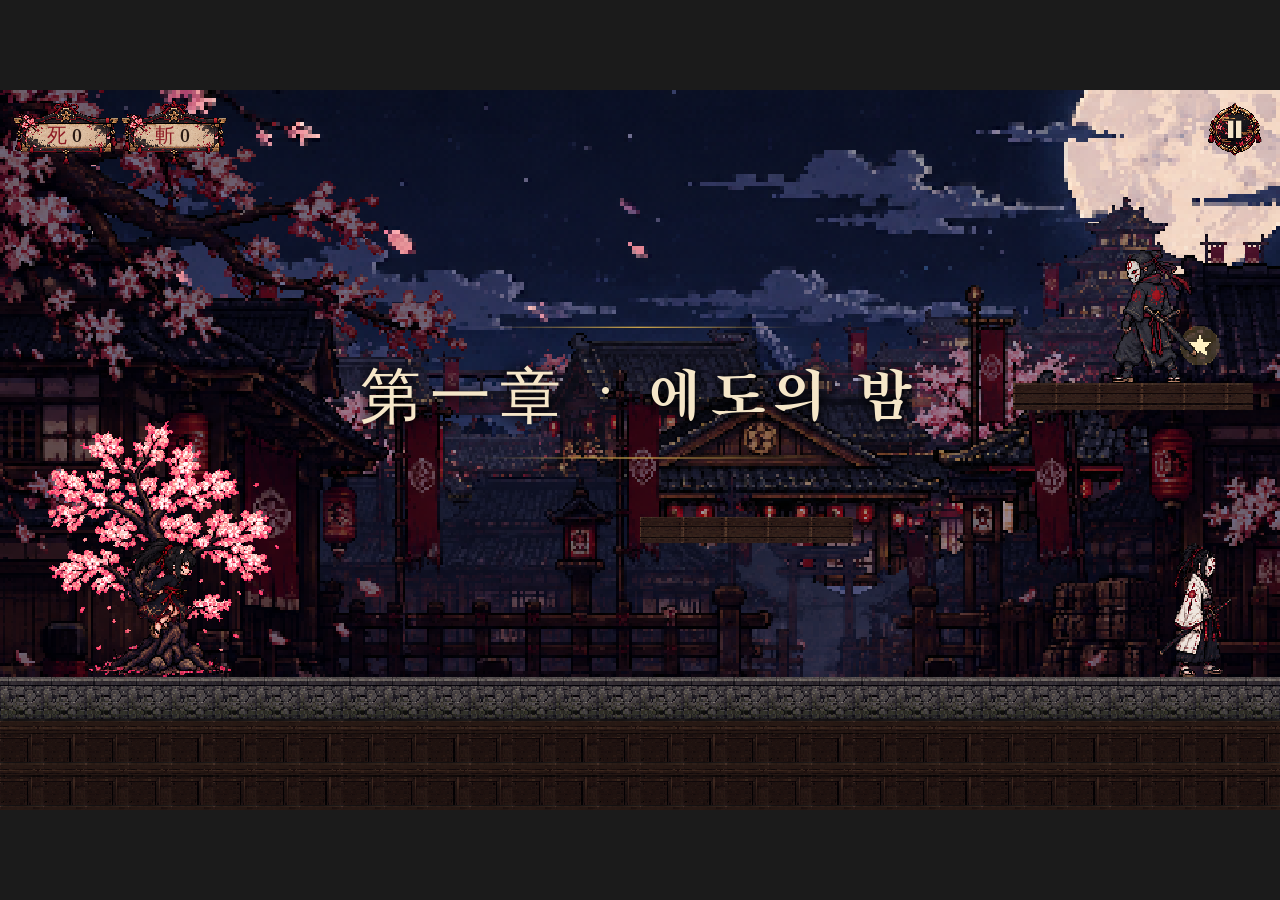
==== index.html @ ddb03d5d "프롤로그 CG 연출: 장 시작 때 미리 불러오기, 페이드·켄 번스, 오프닝 흐름 재구성 - js/cg-cache.js: 장 시작 로딩 화면에서 그 장의 CG·컷신 그림을 모두 불러" ====
<!doctype html>
<html lang="ko">
<head>
  <meta charset="utf-8">
  <meta name="viewport" content="width=device-width, initial-scale=1, maximum-scale=1, user-scalable=no, viewport-fit=cover">
  <meta name="apple-mobile-web-app-capable" content="yes">
  <meta name="mobile-web-app-capable" content="yes">
  <title>카미사마</title>
  <link rel="preconnect" href="https://fonts.googleapis.com">
  <link rel="preconnect" href="https://fonts.gstatic.com" crossorigin>
  <link rel="stylesheet" href="https://fonts.googleapis.com/css2?family=Gowun+Batang:wght@400;700&family=Nanum+Brush+Script&family=Song+Myung&display=swap">
  <link rel="stylesheet" href="style.css">
</head>
<body>
  <div id="game"></div>
  <!-- 글자 레이어: 대사·HUD 글자를 캔버스 위에 HTML 로 그린다 (js/ui.js) -->
  <div id="ui"></div>

  <!-- 터치 컨트롤 (터치 기기에서만 표시) -->
  <div id="touch-controls" aria-hidden="true">
    <div class="pad pad-left">
      <div class="btn" data-action="left">◀</div>
      <div class="btn" data-action="right">▶</div>
    </div>
    <div class="pad pad-skills">
      <div class="btn small skill" data-action="skill1">베기</div>
      <div class="btn small skill" data-action="skill2">발도</div>
    </div>
    <div class="pad pad-right">
      <div class="btn small" data-action="dash">대시</div>
      <div class="btn small" data-action="attack">공격</div>
      <div class="btn big" data-action="jump">점프</div>
    </div>
  </div>

  <script src="js/lib/phaser.min.js"></script>
  <script src="js/config.js"></script>
  <script src="js/touch.js"></script>
  <script src="js/controls.js"></script>
  <script src="js/level.js"></script>
  <script src="js/sprites.js"></script>
  <script src="js/skills.js"></script>
  <script src="js/tree.js"></script>
  <script src="js/portraits.js"></script>
  <script src="js/ui.js"></script>
  <script src="js/dialogue.js"></script>
  <script src="js/npc.js"></script>
  <script src="js/gameplay.js"></script>
  <script src="js/cg-cache.js"></script>
  <script src="js/story-player.js"></script>
  <script src="js/dev-menu.js"></script>
  <script src="js/pause-menu.js"></script>
  <script src="js/kanji-strokes.js"></script>
  <script src="js/player.js"></script>
  <script src="js/enemy.js"></script>
  <script src="js/boot-scene.js"></script>
  <script src="js/game-scene.js"></script>
  <script src="js/main.js"></script>
</body>
</html>
---- style.css ----
html, body {
  margin: 0;
  padding: 0;
  width: 100%;
  height: 100%;
  overflow: hidden;
  background: #1b1b1b;
  touch-action: none;
  -webkit-user-select: none;
  user-select: none;
  -webkit-touch-callout: none;
  -webkit-tap-highlight-color: transparent;
  overscroll-behavior: none;
}

#game {
  position: fixed;
  inset: 0;
}

#touch-controls {
  display: none;
  position: fixed;
  inset: 0;
  pointer-events: none;
  z-index: 10;
}

body.touch #touch-controls {
  display: block;
}

.pad {
  position: absolute;
  bottom: calc(24px + env(safe-area-inset-bottom));
  display: flex;
  align-items: flex-end;
  gap: 16px;
  pointer-events: auto;
}

.pad-left {
  left: calc(24px + env(safe-area-inset-left));
}

.pad-right {
  right: calc(24px + env(safe-area-inset-right));
}

.btn {
  width: 96px;
  height: 96px;
  border-radius: 50%;
  background: url(assets/ui/ui_medallion.png) center / 100% 100% no-repeat;
  color: #f5e6c8;
  font: 400 26px/96px 'Song Myung', serif;
  text-align: center;
  text-shadow: 0 0 4px #000, 0 1px 2px #000;
  touch-action: none;
  image-rendering: pixelated;
}

.btn.small {
  width: 76px;
  height: 76px;
  font-size: 15px;
  line-height: 76px;
  margin-bottom: 48px;
}

.btn.big {
  width: 112px;
  height: 112px;
  font-size: 20px;
  line-height: 112px;
}

.btn.active {
  background-image: url(assets/ui/ui_medallion_pressed.png);
  transform: scale(0.94);
}

/* 스킬 버튼: 공격/대시 버튼 위 줄 */
.pad-skills {
  right: calc(24px + 112px + 16px + env(safe-area-inset-right));
  bottom: calc(24px + 48px + 76px + 16px + env(safe-area-inset-bottom));
}

.pad-skills .btn.small {
  margin-bottom: 0;
}

.btn.skill {
  color: #ffc4d4;
}

.btn.skill.cooldown {
  opacity: 0.4;
}

/* 대화 중엔 버튼을 숨기고 화면 어디든 탭해서 넘긴다 */
body.in-dialogue #touch-controls .pad {
  visibility: hidden;
}

/* ───────── 글자 레이어 (#ui): 캔버스 위에 같은 크기로 겹침. 게임 좌표 960×540 ───────── */
:root {
  --navy: rgba(13, 17, 43, 0.9);
  --gold: #c9a24a;
  --gold-soft: rgba(201, 162, 74, 0.45);
  --vermilion: #a51d2d;
  --ink: #f3eee4;
  --sakura: #ff9eb8;
  /* 고딕체는 쓰지 않는다: 제목·숫자·한자 = Song Myung, 대사·작은 글 = Gowun Batang */
  --font-story: 'Gowun Batang', serif;
  --font-title: 'Song Myung', 'Gowun Batang', serif;
  --font-ui: 'Gowun Batang', serif;
  --sumi: rgba(14, 11, 16, 0.86);
  /* 붓으로 칠하듯 드러나는 마스크 (왼쪽 불투명 + 붓털 가장자리) */
  --brush-mask: url("data:image/svg+xml,%3Csvg xmlns='http://www.w3.org/2000/svg' viewBox='0 0 300 100' preserveAspectRatio='none'%3E%3Crect x='0' y='0' width='140' height='100'/%3E%3Crect x='139' y='0.0' width='13.8' height='4.6' rx='2.0'/%3E%3Crect x='139' y='4.0' width='9.8' height='6.0' rx='2.7'/%3E%3Crect x='139' y='9.4' width='25.0' height='5.5' rx='2.5'/%3E%3Crect x='139' y='14.3' width='32.4' height='3.4' rx='1.4'/%3E%3Crect x='139' y='17.1' width='28.5' height='3.3' rx='1.3'/%3E%3Crect x='139' y='19.7' width='10.7' height='3.4' rx='1.4'/%3E%3Crect x='139' y='22.5' width='49.0' height='5.0' rx='2.2'/%3E%3Crect x='139' y='27.0' width='17.6' height='3.7' rx='1.5'/%3E%3Crect x='139' y='30.0' width='55.3' height='5.9' rx='2.7'/%3E%3Crect x='139' y='35.3' width='26.6' height='5.7' rx='2.5'/%3E%3Crect x='139' y='40.4' width='8.4' height='7.5' rx='3.4'/%3E%3Crect x='139' y='47.3' width='21.1' height='7.0' rx='3.2'/%3E%3Crect x='139' y='53.7' width='12.1' height='3.7' rx='1.6'/%3E%3Crect x='139' y='56.8' width='48.4' height='4.5' rx='1.9'/%3E%3Crect x='139' y='60.7' width='36.2' height='3.9' rx='1.7'/%3E%3Crect x='139' y='64.0' width='25.4' height='6.0' rx='2.7'/%3E%3Crect x='139' y='69.4' width='9.3' height='5.6' rx='2.5'/%3E%3Crect x='139' y='74.4' width='16.7' height='3.4' rx='1.4'/%3E%3Crect x='139' y='77.1' width='28.2' height='6.2' rx='2.8'/%3E%3Crect x='139' y='82.7' width='36.4' height='4.5' rx='2.0'/%3E%3Crect x='139' y='86.6' width='21.6' height='5.1' rx='2.3'/%3E%3Crect x='139' y='91.2' width='42.3' height='6.7' rx='3.0'/%3E%3Crect x='139' y='97.2' width='35.9' height='4.2' rx='1.8'/%3E%3C/svg%3E");
}

#ui {
  position: fixed;
  left: 0;
  top: 0;
  transform-origin: 0 0;
  pointer-events: none;
  z-index: 5;
  overflow: hidden;
  font-family: var(--font-ui);
  color: var(--ink);
  -webkit-font-smoothing: antialiased;
}

#ui > div, #dialogue { position: absolute; }

.hud-tr, .float span {
  text-shadow: 0 0 2px #0b0a12, 0 0 2px #0b0a12, 0 1px 3px #0b0a12, 0 0 6px rgba(11, 10, 18, 0.8);
}

.hud-tr { right: 14px; top: 10px; text-align: right; z-index: 55; }
.hud-tr .debug { display: block; margin-top: 2px; font-size: 12px; color: #4ade80; }
/* 일시정지: 둥근 메달 + 두 줄 */
.pause-btn {
  pointer-events: auto; cursor: pointer; position: relative; width: 40px; height: 39px; padding: 0; border: 0;
  background: url(assets/ui/ui_medallion.png) center / 100% 100% no-repeat; image-rendering: pixelated;
}
.pause-btn:active { background-image: url(assets/ui/ui_medallion_pressed.png); }
.pause-btn i { position: absolute; top: 13px; width: 4px; height: 13px; background: #f5e6c8; box-shadow: 0 0 2px #000; }
.pause-btn i:first-child { left: 15px; }
.pause-btn i:last-child { left: 21px; }

/* 왼쪽 위: 나무 명패 카운터 (死 사망 · 斬 처치) */
.hud-counters { left: 10px; top: 8px; display: flex; gap: 2px; }
.hud-counters .plaque {
  position: relative; width: 79px; height: 48px; background: url(assets/ui/ui_plaque.png) center / 100% 100% no-repeat;
  image-rendering: pixelated; font-family: var(--font-title); color: #2a1a14; text-align: center;
}
/* 종이 칸(그림의 80~257 × 66~128px)에 글자 */
.hud-counters .plaque b, .hud-counters .plaque span { position: absolute; top: 17px; line-height: 18px; font-size: 15px; font-weight: 400; }
.hud-counters .plaque b { left: 25px; color: #8e1b24; }
.hud-counters .plaque span { left: 44px; min-width: 20px; text-align: left; }

.boss { left: 50%; top: 12px; width: 380px; transform: translateX(-50%); text-align: center; }
.boss-name { font-family: var(--font-title); font-weight: 400; font-size: 17px; color: #f5e6c8; text-shadow: 0 0 3px #000, 0 1px 3px #000; margin-bottom: 4px; }
.boss-bar { height: 10px; border: 1px solid var(--gold); background: #1a1420; }
.boss-fill { height: 100%; background: linear-gradient(#e43b3b, #a51d2d); transition: width 0.15s; }


.floats { left: 0; top: 0; }
.float { position: absolute; left: 0; top: 0; }
.float span { display: block; transform: translate(-50%, -50%); font-family: var(--font-title); font-weight: 400; white-space: nowrap; animation: float-rise linear forwards; }
.float.pop span { font-family: var(--font-story); animation-name: float-pop; }
@keyframes float-rise {
  from { transform: translate(-50%, -50%); opacity: 1; }
  70% { opacity: 1; }
  to { transform: translate(-50%, -150%); opacity: 0; }
}
@keyframes float-pop {
  0% { transform: translate(-50%, -30%) scale(0.6); opacity: 0; }
  20% { transform: translate(-50%, -80%) scale(1.1); opacity: 1; }
  30% { transform: translate(-50%, -80%) scale(1); }
  75% { opacity: 1; }
  100% { transform: translate(-50%, -100%) scale(1); opacity: 0; }
}

.stage-title { left: 0; right: 0; top: 150px; text-align: center; opacity: 0; }
.stage-title.show { animation: title-in 2.1s ease forwards; }
.stage-title .t1 { font-family: var(--font-title); font-weight: 400; font-size: 42px; letter-spacing: 0.08em; text-shadow: 0 0 4px #000, 0 2px 8px #000; }
.stage-title .t2 { margin-top: 4px; font-family: var(--font-story); font-size: 22px; color: var(--sakura); text-shadow: 0 0 4px #000, 0 2px 6px #000; }
@keyframes title-in { 0% { opacity: 0; transform: translateY(8px); } 15%, 80% { opacity: 1; transform: none; } 100% { opacity: 0; } }


/* ───────── 대화창 ───────── */
#dialogue { inset: 0; display: none; opacity: 0; transition: opacity 0.12s ease; }
#dialogue.open { display: block; }
#dialogue.show { opacity: 1; }

/* 틀: ui_dialogue_frame 9-slice (dialogue.js 가 UI.nine 으로 입힘). 안쪽 여백은 틀 두께 뒤에 */
.dlg-panel {
  position: absolute; left: 28px; right: 28px; bottom: 10px; height: 146px; box-sizing: border-box;
  padding: 8px 26px 4px; image-rendering: pixelated;
  filter: drop-shadow(0 6px 14px rgba(0, 0, 0, 0.55));
}
/* 이름표: ui_nameplate 9-slice. 글자는 붉은 판 위 */
.dlg-name {
  position: absolute; left: 42px; bottom: 136px; height: 26px; min-width: 70px; box-sizing: content-box;
  line-height: 26px; text-align: center; image-rendering: pixelated;
  font-family: var(--font-title); font-weight: 400; font-size: 19px; letter-spacing: 0.08em; color: #fdf0dc;
  text-shadow: 0 1px 2px #2a0008, 0 0 4px rgba(42, 0, 8, 0.8);
}
.dlg-hint { position: absolute; right: 6px; top: -2px; font-size: 11px; color: rgba(243, 238, 228, 0.45); }

/* 등장: 붓으로 칠하듯 왼쪽 → 오른쪽 (붓결이 남는 가장자리 마스크가 지나간다) */
#dialogue.show .dlg-panel, #dialogue.show .dlg-name {
  -webkit-mask-image: var(--brush-mask); mask-image: var(--brush-mask);
  -webkit-mask-size: 300% 100%; mask-size: 300% 100%;
  -webkit-mask-repeat: no-repeat; mask-repeat: no-repeat;
  animation: brush-reveal 0.55s cubic-bezier(0.3, 0.6, 0.35, 1) both;
}
#dialogue.show .dlg-name { animation-duration: 0.4s; }
@keyframes brush-reveal {
  from { -webkit-mask-position: 100% 0; mask-position: 100% 0; }
  to { -webkit-mask-position: 0 0; mask-position: 0 0; }
}
.dlg-text { font-family: var(--font-story); font-size: 22px; line-height: 1.6; color: var(--ink); word-break: keep-all; }
.dlg-text .h { visibility: hidden; }
#dialogue.narration .dlg-text { font-style: italic; color: #cfc8da; text-align: center; padding-top: 6px; }
.dlg-next { position: absolute; right: 4px; bottom: 0; color: var(--gold); font-size: 15px; opacity: 0; }
.dlg-next.on { animation: dlg-blink 0.9s steps(2, jump-none) infinite; }
@keyframes dlg-blink { 0% { opacity: 1; } 100% { opacity: 0; } }

/* 초상화: 패널 위로 크게 튀어나옴. 아래쪽은 패널 뒤로 숨는다 */
.dlg-portrait {
  position: absolute; bottom: 124px; display: none;
  background-repeat: no-repeat; image-rendering: pixelated;
  filter: brightness(0.35) saturate(0.5); transition: filter 0.2s ease;
}
.dlg-portrait.filled { display: block; }
.dlg-portrait.left { left: 58px; }
.dlg-portrait.right { right: 58px; }
.dlg-portrait.speaking { filter: brightness(1) drop-shadow(0 0 10px rgba(255, 158, 184, 0.35)); }
.dlg-portrait.left.enter { animation: portrait-in-left 0.22s ease-out; }
.dlg-portrait.right.enter { animation: portrait-in-right 0.22s ease-out; }
@keyframes portrait-in-left { from { transform: translateX(-36px); opacity: 0; } }
@keyframes portrait-in-right { from { transform: translateX(36px); opacity: 0; } }
/* 도트 그림이 아직 없는 인물의 임시 초상화: 금색 액자 */
.dlg-portrait.boxed { bottom: 150px; border: 2px solid var(--gold); box-shadow: 0 0 0 4px var(--navy), 0 6px 16px rgba(0, 0, 0, 0.5); }

/* ───────── 컷신 연출 (js/story-player.js) ───────── */
#ui .fx-fade { inset: 0; background: #000; opacity: 0; transition-property: opacity; transition-timing-function: ease; z-index: 20; }
#ui .fx-lb { left: 0; right: 0; height: 0; background: #000; z-index: 21; transition: height 0.45s ease; }
#ui .fx-lb.top { top: 0; }
#ui .fx-lb.bottom { bottom: 0; }
#ui .fx-lb.on { height: 58px; }
#ui.cinema .hud-tr, #ui.cinema .boss, #ui.cinema .hud-skills, #ui.cinema .hud-counters, #ui.cinema .ctx-hints { opacity: 0; transition: opacity 0.3s; }
body.in-dialogue #ui .hud-skills, body.in-dialogue #ui .ctx-hints { opacity: 0; }
#dialogue { z-index: 35; }

/* 붓 글씨: 글자마다 번지며 써짐 */
.fx-caption span, .fx-title span, .fx-bossname span { display: inline-block; white-space: pre; animation: brush-in 0.5s ease-out both; }
@keyframes brush-in {
  0% { opacity: 0; filter: blur(6px); transform: translateY(3px) scale(1.15); clip-path: inset(0 100% 0 0); }
  60% { opacity: 1; filter: blur(1px); clip-path: inset(0 0 0 0); }
  100% { opacity: 1; filter: none; transform: none; clip-path: inset(0 0 0 0); }
}

#ui .fx-caption {
  left: 60px; right: 60px; top: 50%; transform: translateY(-50%); text-align: center; z-index: 30;
  font-family: var(--font-story); font-size: 30px; line-height: 1.6; color: #f5f0e6; letter-spacing: 0.04em;
  text-shadow: 0 0 6px #000, 0 2px 10px #000; opacity: 0; transition: opacity 0.35s;
}
#ui .fx-caption.show { opacity: 1; }

#ui .fx-title {
  left: 0; right: 0; top: 42%; transform: translateY(-50%); text-align: center; z-index: 30;
  font-family: var(--font-title); font-weight: 400; font-size: 46px; letter-spacing: 0.14em; color: #f5e6c8;
  text-shadow: 0 0 8px #000, 0 3px 14px #000; opacity: 0; transition: opacity 0.4s;
}
#ui .fx-title::before, #ui .fx-title::after { content: ''; display: block; width: 240px; height: 1px; margin: 14px auto; background: linear-gradient(90deg, transparent, var(--gold), transparent); }
#ui .fx-title.show { opacity: 1; }
#ui .fx-title.red { color: #e43b3b; }
/* 게임 타이틀: 로고 문양 위에 붓글씨 제목 */
#ui .fx-title.logo { top: 50%; font-size: 0; letter-spacing: 0; }
#ui .fx-title.logo::before, #ui .fx-title.logo::after { display: none; }
.fx-title .logo-emblem {
  display: block; margin: 0 auto; height: 360px; image-rendering: pixelated; opacity: 0;
  filter: drop-shadow(0 0 18px rgba(0, 0, 0, 0.8)); animation: logo-emblem-in 1.4s ease-out forwards;
}
@keyframes logo-emblem-in { from { opacity: 0; transform: scale(0.92); } to { opacity: 0.92; transform: none; } }
.fx-title .logo-text {
  position: absolute; left: 0; right: 0; top: 50%; transform: translateY(-50%);
  font-family: 'Nanum Brush Script', var(--font-title); font-size: 118px; line-height: 1; letter-spacing: 0.04em;
  color: #f7efe2; text-shadow: 0 0 3px #1a0a0e, 4px 5px 0 #8e1b24, 0 0 26px rgba(0, 0, 0, 0.9);
}
.fx-title .logo-text span { animation-duration: 0.7s; }

#ui .fx-bossname {
  left: 0; right: 0; top: 38%; text-align: center; z-index: 30;
  font-family: var(--font-title); font-weight: 400; font-size: 52px; letter-spacing: 0.1em; color: #fff;
  text-shadow: 0 0 6px #000, 4px 4px 0 rgba(165, 29, 45, 0.85); opacity: 0; transition: opacity 0.4s;
}
#ui .fx-bossname.show { opacity: 1; }

#ui .fx-item {
  left: 50%; top: 36%; transform: translate(-50%, -50%) scale(0.9); z-index: 30; padding: 18px 40px; text-align: center;
  background: var(--navy); border: 1px solid var(--gold); box-shadow: 0 0 30px rgba(255, 210, 140, 0.45), inset 0 0 0 4px var(--navy), inset 0 0 0 5px var(--gold-soft);
  font-family: var(--font-story); opacity: 0; pointer-events: none;
}
#ui .fx-item small { display: block; font-family: var(--font-ui); font-size: 12px; letter-spacing: 0.3em; color: var(--gold); }
#ui .fx-item b { display: block; margin-top: 4px; font-family: var(--font-title); font-weight: 400; font-size: 24px; color: #f5e6c8; }
#ui .fx-item.show { animation: item-in 2.2s ease forwards; }
@keyframes item-in { 0% { opacity: 0; transform: translate(-50%, -50%) scale(0.85); } 15%, 80% { opacity: 1; transform: translate(-50%, -50%) scale(1); } 100% { opacity: 0; transform: translate(-50%, -50%) scale(1); } }

/* CG: 검은 바탕에서 0.8초 페이드인, 떠 있는 동안 아주 느리게 확대(zoom) 또는 옆으로 흐름(pan) */
#ui .fx-cg { inset: 0; z-index: 22; background: #000; display: flex; align-items: center; justify-content: center; opacity: 0; transition: opacity 0.8s ease; overflow: hidden; }
#ui .fx-cg.show { opacity: 1; }
.fx-cg img { position: absolute; inset: 0; width: 100%; height: 100%; object-fit: cover; image-rendering: pixelated; transform-origin: 50% 45%; }
.fx-cg.show img.motion-zoom { animation: cg-zoom 14s linear forwards; }
.fx-cg.show img.motion-pan { animation: cg-pan 14s ease-in-out forwards; }
@keyframes cg-zoom { from { transform: scale(1); } to { transform: scale(1.05); } }
@keyframes cg-pan { from { transform: scale(1.12) translateX(4%); } to { transform: scale(1.12) translateX(-4%); } }

/* 장 시작 로딩 화면 */
#ui .loading { inset: 0; z-index: 95; background: #000; display: none; align-items: flex-end; justify-content: flex-end; padding: 0 28px 22px 0; box-sizing: border-box;
  font-family: var(--font-title); font-size: 18px; color: #cfc6b4; letter-spacing: 0.2em; }
#ui .loading.show { display: flex; }
#ui .loading span { animation: dlg-blink 1.2s steps(2, jump-none) infinite; }
.fx-cg-ph { text-align: center; font-family: var(--font-story); color: #fff; padding: 40px 80px 160px; }
.fx-cg-ph b { display: block; font-family: var(--font-title); font-weight: 400; font-size: 40px; letter-spacing: 0.12em; }
.fx-cg-ph span { display: block; margin-top: 14px; font-size: 22px; line-height: 1.6; word-break: keep-all; }
.fx-cg-ph small { display: block; margin-top: 18px; font-family: var(--font-ui); font-size: 12px; color: #888; }
.dev-only { display: none !important; }
body.dev-mode .dev-only { display: block !important; }

/* 길게 눌러 건너뛰기 게이지 */
#ui .fx-skip { left: 50%; top: 16px; transform: translateX(-50%); z-index: 60; display: flex; align-items: center; gap: 6px; font-size: 13px; color: #f3eee4; opacity: 0; transition: opacity 0.15s; text-shadow: 0 0 4px #000; }
#ui .fx-skip.show { opacity: 1; }
.fx-skip svg { width: 26px; height: 26px; transform: rotate(-90deg); }
.fx-skip circle { fill: none; stroke-width: 4; }
.fx-skip .bg { stroke: rgba(255, 255, 255, 0.25); }
.fx-skip .fg { stroke: var(--sakura); stroke-dasharray: 100; stroke-dashoffset: calc(100 - var(--p, 0) * 100); }

#ui .fx-choice { left: 0; right: 0; top: 44%; display: flex; justify-content: center; gap: 70px; z-index: 40; opacity: 0; transition: opacity 0.4s; }
#ui .fx-choice.show { opacity: 1; pointer-events: auto; }
.fx-choice button {
  font-family: var(--font-title); font-weight: 400; font-size: 38px; letter-spacing: 0.1em; color: rgba(245, 240, 230, 0.55);
  background: none; border: none; padding: 8px 18px; cursor: pointer; text-shadow: 0 0 8px #000; transition: color 0.15s, transform 0.15s;
}
.fx-choice button.sel { color: #fff; transform: scale(1.12); text-shadow: 0 0 8px #000, 0 0 18px rgba(255, 158, 184, 0.8); }

#ui .fx-voice {
  left: 80px; right: 80px; top: 120px; text-align: center; z-index: 30; font-family: var(--font-story); font-size: 24px;
  text-shadow: 0 0 6px #000, 0 2px 8px #000; opacity: 0; transition: opacity 0.5s;
}
#ui .fx-voice.show { opacity: 1; }

#ui .fx-audio { right: 14px; top: 64px; z-index: 50; text-align: right; font-size: 12px; color: rgba(255, 255, 255, 0.6); }
#ui .fx-audio div { margin-top: 3px; animation: float-pop 2.2s linear forwards; }
#ui .fx-notes { left: 10px; top: 64px; width: 360px; z-index: 50; font-size: 11px; line-height: 1.45; color: #fde68a; text-shadow: 0 0 3px #000, 0 0 3px #000; display: none; opacity: 0.85; }
#ui .fx-audio { display: none; }
body.dev-mode #ui .fx-notes, body.dev-mode #ui .fx-audio { display: block; }

/* 목소리 글자: 하루 = 분홍, 하쿠야 = 금색으로 떨림 */
.voice-pink { color: #ffaac4 !important; }
.voice-goldTremble { color: #ffd166 !important; }
.voice-goldTremble span, .fx-voice.voice-goldTremble { animation: tremble 0.6s steps(3) infinite; }
.voice-goldTremble span { display: inline-block; white-space: pre; }
@keyframes tremble { 0% { transform: translate(0, 0); } 33% { transform: translate(0.6px, -0.5px); } 66% { transform: translate(-0.5px, 0.6px); } }
.dlg-text.voice { text-align: center; padding-top: 4px; }
.dlg-text.think { color: #a9a3b4; font-style: italic; }
.dlg-portrait.thinking { opacity: 0.5; }
#dialogue.controllable .dlg-panel { opacity: 0.92; }

/* 말풍선 (타누키치 한마디) */
.float.bubble .bubble-box {
  transform: translate(-50%, -100%); margin-top: -8px; max-width: 260px; width: max-content; padding: 7px 12px;
  background: rgba(245, 240, 228, 0.96); color: #2a2230; border: 1px solid var(--gold); border-radius: 10px;
  font-family: var(--font-story); font-size: 15px; line-height: 1.45; box-shadow: 0 3px 10px rgba(0, 0, 0, 0.45);
  animation: bubble-in 3s ease forwards; position: relative;
}
.float.bubble .bubble-box::after { content: ''; position: absolute; left: 50%; bottom: -7px; margin-left: -6px; border: 6px solid transparent; border-top-color: rgba(245, 240, 228, 0.96); border-bottom: 0; }
.float.bubble i { display: block; font-style: normal; font-family: var(--font-title); font-size: 12px; font-weight: 400; color: #a5582d; }
@keyframes bubble-in { 0% { opacity: 0; transform: translate(-50%, -90%) scale(0.85); } 8%, 88% { opacity: 1; transform: translate(-50%, -100%) scale(1); } 100% { opacity: 0; transform: translate(-50%, -100%); } }

/* ───────── 개발 메뉴 (F1, js/dev-menu.js) ───────── */
#dev-menu { position: fixed; inset: 0; z-index: 1000; display: none; background: rgba(0, 0, 0, 0.55); font-family: var(--font-ui); color: #e8e4ee; }
#dev-menu.show { display: flex; align-items: center; justify-content: center; }
.dm-box { width: min(720px, calc(100vw - 32px)); height: min(640px, calc(100vh - 32px)); display: flex; flex-direction: column; gap: 10px; padding: 16px; box-sizing: border-box; background: #141831; border: 1px solid var(--gold); border-radius: 6px; box-shadow: 0 10px 40px #000; }
.dm-head { display: flex; justify-content: space-between; align-items: baseline; }
.dm-head b { font-size: 18px; color: #f5e6c8; }
.dm-head span { font-size: 12px; color: #8a8496; }
.dm-opts { display: flex; flex-wrap: wrap; gap: 8px 18px; align-items: center; font-size: 13px; }
.dm-opts input[type=number] { width: 52px; }
.dm-opts button { margin-left: auto; font: inherit; font-size: 12px; padding: 3px 10px; background: #2a2f55; color: inherit; border: 1px solid #4a5080; border-radius: 4px; cursor: pointer; }
.dm-search { font: inherit; font-size: 15px; padding: 8px 10px; background: #0d112b; color: #fff; border: 1px solid #4a5080; border-radius: 4px; outline: none; }
.dm-search:focus { border-color: var(--gold); }
.dm-list { flex: 1; overflow-y: auto; border-top: 1px solid #2a2f55; }
.dm-ch { position: sticky; top: 0; padding: 6px 4px 3px; background: #141831; color: var(--gold); font-size: 12px; letter-spacing: 0.1em; }
.dm-row { padding: 6px 8px; border-radius: 4px; cursor: pointer; font-size: 14px; }
.dm-row:hover { background: #20254a; }
.dm-row.sel { background: #3a2140; outline: 1px solid var(--sakura); }
.dm-row b { display: inline-block; min-width: 56px; color: #fff; }
.dm-row.played b::after { content: ' ✓'; color: #7fbf7f; font-weight: normal; font-size: 11px; }
.dm-place { color: #bdb6cc; margin-right: 8px; }
.dm-row i { font-style: normal; font-size: 11px; padding: 1px 6px; margin-right: 4px; border-radius: 3px; background: #2a2f55; color: #cfd3ff; }
.dm-row small { display: block; margin-top: 2px; color: #8a8496; font-size: 12px; white-space: nowrap; overflow: hidden; text-overflow: ellipsis; }
.dm-empty { padding: 20px; color: #8a8496; text-align: center; }

/* 튜토리얼 안내, 인물 이름표 */
#ui .fx-prompt {
  left: 50%; top: 70px; transform: translate(-50%, -6px); z-index: 45; max-width: 760px; padding: 9px 22px;
  background: rgba(13, 17, 43, 0.82); border: 1px solid var(--gold); border-radius: 4px;
  font-family: var(--font-story); font-size: 19px; color: #f5e6c8; text-align: center; white-space: nowrap;
  opacity: 0; transition: opacity 0.25s, transform 0.25s;
}
#ui .fx-prompt.show { opacity: 1; transform: translate(-50%, 0); }
.float.npc-tag span { animation: none; font-weight: 500; display: block; transform: translate(-50%, -100%); font-size: 12px; color: #f3eee4; white-space: nowrap; text-shadow: 0 0 3px #000, 0 0 3px #000; opacity: 0.85; }

/* ───────── 왼쪽 아래: 스킬 칸 2개 + 칼집 게이지 (게임 화면 위에 겹침) ───────── */
.hud-skills { left: 10px; bottom: 8px; width: 430px; height: 90px; }
.hud-skills .sk { position: absolute; bottom: 16px; image-rendering: pixelated; transition: opacity 0.3s; }
.hud-skills .sk[data-skill="slash"] { left: 0; }
.hud-skills .sk[data-skill="iaido"] { left: 74px; }
.hud-skills .sk.locked, .hud-skills .scabbard.locked { opacity: 0; visibility: hidden; }
.sk-icon, .sk-ink, .sk-frame { position: absolute; }
/* 아이콘: assets/sprites/ui_icons.png 의 0번(대쉬베기)·1번(발도) 칸 */
.sk-icon { background: url(assets/sprites/ui_icons.png) 0 0 / 400% 100% no-repeat; image-rendering: pixelated; }
/* 먹물: 쿨타임 동안 아이콘을 덮고 위에서부터 빠진다 (--f = 남은 비율) */
.sk-ink {
  --f: 0; background: linear-gradient(to bottom, rgba(14, 11, 16, 0.55), var(--sumi) 30%);
  clip-path: inset(calc((1 - var(--f)) * 100%) 0 0 0);
}
.sk-frame { inset: 0; background: center / 100% 100% no-repeat; }
.sk-key {
  position: absolute; left: 0; right: 0; bottom: -17px; text-align: center;
  font-family: var(--font-title); font-weight: 400; font-size: 14px; color: #f5e6c8;
  text-shadow: 0 0 3px #000, 0 1px 2px #000;
}
.sk.active .sk-frame { filter: drop-shadow(0 0 5px rgba(255, 158, 184, 0.95)); }
.sk.ready .sk-icon { animation: sk-ready 0.35s ease-out; }
@keyframes sk-ready { 0% { filter: brightness(2.2); } 100% { filter: none; } }

/* 칼집 게이지: 스킬 칸 오른쪽, 땅 띠 위 (캐릭터를 가리지 않게) */
.scabbard { position: absolute; left: 156px; bottom: 26px; background: center / 100% 100% no-repeat; image-rendering: pixelated; transition: opacity 0.3s; }
.scabbard .sock { position: absolute; display: block; }
/* 꽃: ui_icons 3번 칸(활짝 핀 벚꽃) */
.scabbard .sock span {
  position: absolute; inset: -3px; background: url(assets/sprites/ui_icons.png) 100% 0 / 400% 100% no-repeat;
  image-rendering: pixelated; opacity: 0; transform: scale(0) rotate(-120deg);
}
.scabbard .sock.on span { animation: sakura-bloom 0.42s cubic-bezier(0.2, 1.6, 0.5, 1) forwards; }
.scabbard .sock.scatter span { animation: sakura-scatter 0.5s ease-in forwards; }
@keyframes sakura-bloom {
  0% { opacity: 0; transform: scale(0) rotate(-120deg); filter: brightness(2); }
  60% { opacity: 1; transform: scale(1.35) rotate(10deg); }
  100% { opacity: 1; transform: scale(1) rotate(0); filter: none; }
}
@keyframes sakura-scatter {
  0% { opacity: 1; transform: scale(1); }
  100% { opacity: 0; transform: translate(10px, -22px) scale(0.4) rotate(160deg); }
}

/* ───────── 1-1 조작 안내: 그 자리에 작게 ───────── */
.ctx-hints { left: 0; top: 0; }
.float.ctx-hint span {
  display: block; transform: translate(-50%, -100%); white-space: nowrap; animation: ctx-in 0.35s ease-out both;
  font-family: var(--font-ui); font-size: 13px; color: #f3eee4; text-shadow: 0 0 3px #000, 0 0 3px #000, 0 1px 2px #000;
}
.float.ctx-hint.out span { animation: ctx-out 0.35s ease-in forwards; }
.float.ctx-hint kbd {
  display: inline-block; min-width: 14px; margin-right: 5px; padding: 1px 5px; border: 1px solid var(--gold);
  border-radius: 3px; background: rgba(14, 11, 16, 0.8); font-family: var(--font-title); font-size: 13px; color: #f5e6c8; text-align: center;
}
@keyframes ctx-in { from { opacity: 0; transform: translate(-50%, -80%); } to { opacity: 1; transform: translate(-50%, -100%); } }
@keyframes ctx-out { to { opacity: 0; transform: translate(-50%, -130%); } }

/* ───────── 결과창: 두루마리 ───────── */
#ui .result { inset: 0; z-index: 48; display: none; }
#ui .result.show { display: block; }
.result .rs-drop { position: absolute; left: 50%; top: 50%; transform: translate(-50%, -50%); }
.result .rs-closed { display: block; height: 260px; image-rendering: pixelated; filter: drop-shadow(0 8px 14px rgba(0, 0, 0, 0.6)); }
.result.show .rs-drop { animation: rs-drop 0.65s cubic-bezier(0.3, 1.4, 0.5, 1) both, rs-hide 0.01s linear 0.95s forwards; }
@keyframes rs-drop { from { transform: translate(-50%, -190%); } to { transform: translate(-50%, -50%); } }
@keyframes rs-hide { to { visibility: hidden; } }
.result .rs-open { position: absolute; left: 50%; top: 50%; transform: translate(-50%, -50%); visibility: hidden; filter: drop-shadow(0 10px 18px rgba(0, 0, 0, 0.6)); }
.result.show .rs-open { animation: rs-show 0.01s linear 0.95s forwards; }
@keyframes rs-show { to { visibility: visible; } }
/* 펼침: 종이는 가운데서 좌우로 드러나고 축은 가운데에서 양끝으로 */
.result .rs-paper { position: absolute; top: 0; background: center / 100% 100% no-repeat; image-rendering: pixelated; clip-path: inset(0 50% 0 50%); }
.result.show .rs-paper { animation: rs-unroll 0.5s cubic-bezier(0.4, 0, 0.2, 1) 0.95s forwards; }
@keyframes rs-unroll { to { clip-path: inset(0 0 0 0); } }
.result .rs-roller { position: absolute; top: 0; height: 100%; image-rendering: pixelated; }
.result .rs-roller.l { left: 0; }
.result .rs-roller.r { right: 0; }
.result.show .rs-roller.l { animation: rs-roll-l 0.5s cubic-bezier(0.4, 0, 0.2, 1) 0.95s both; }
.result.show .rs-roller.r { animation: rs-roll-r 0.5s cubic-bezier(0.4, 0, 0.2, 1) 0.95s both; }
@keyframes rs-roll-l { from { left: calc(50% - 31px); } to { left: 0; } }
@keyframes rs-roll-r { from { right: calc(50% - 30px); } to { right: 0; } }
/* 붓글씨 「討伐」: 획마다 먹이 그어진다 (--d = 시작 시각) */
.rs-kanji { position: absolute; left: 50%; top: 12%; width: 62%; transform: translateX(-50%); overflow: visible; }
.rs-kanji path {
  fill: none; stroke: #1d1418; stroke-width: 7.5; stroke-linecap: round; stroke-linejoin: round;
}
/* 붓 자국: 가장자리를 거칠게 흔들고(번짐) 먹 농담을 살짝 */
.rs-kanji g { filter: url(#rs-brush); opacity: 0.94; }
.result.show .rs-kanji path { animation: rs-stroke 0.2s ease-in calc(var(--write0) + var(--d)) forwards; }
@keyframes rs-stroke { to { stroke-dashoffset: 0; } }
/* 붉은 도장: 쾅 */
.rs-seal {
  position: absolute; right: 13%; top: 46%; width: 46px; height: 46px; display: grid; grid-template-columns: 1fr;
  align-content: center; justify-items: center; background: #b3202c; border-radius: 4px; opacity: 0;
  box-shadow: inset 0 0 0 2px #e8c9b8, inset 0 0 6px rgba(0, 0, 0, 0.4);
  font-family: var(--font-title); font-size: 17px; line-height: 19px; color: #f6e3d6;
}
.result.stamped .rs-seal { animation: rs-stamp 0.22s cubic-bezier(0.5, 0, 0.75, 0) forwards; }
@keyframes rs-stamp {
  0% { opacity: 0; transform: scale(2.6) rotate(-14deg); }
  100% { opacity: 0.93; transform: scale(1) rotate(-6deg); }
}
.result.stamped .rs-open { animation: rs-show 0.01s linear forwards, rs-shake 0.3s linear 0.2s; }
@keyframes rs-shake {
  0%, 100% { transform: translate(-50%, -50%); }
  20% { transform: translate(calc(-50% + 3px), calc(-50% - 2px)); }
  40% { transform: translate(calc(-50% - 3px), calc(-50% + 2px)); }
  60% { transform: translate(calc(-50% + 2px), calc(-50% + 1px)); }
  80% { transform: translate(calc(-50% - 1px), calc(-50% - 1px)); }
}
.rs-stats, .rs-again { position: absolute; left: 0; right: 0; text-align: center; opacity: 0; }
.rs-stats { bottom: 31%; display: flex; justify-content: center; gap: 26px; font-family: var(--font-title); font-size: 17px; color: #3a2a24; }
.rs-again { bottom: 23%; font-family: var(--font-ui); font-size: 11px; color: #6e5a4e; }
.result.stamped .rs-stats, .result.stamped .rs-again { animation: rs-fade 0.5s ease 0.45s forwards; }
@keyframes rs-fade { to { opacity: 1; } }

/* ───────── 일시정지 메뉴 (js/pause-menu.js) ───────── */
#pause-menu { position: absolute; inset: 0; z-index: 90; display: none; align-items: center; justify-content: center; background: rgba(8, 6, 12, 0.55); pointer-events: auto; }
#pause-menu.show { display: flex; }
.pm-board { width: 430px; min-height: 250px; padding: 4px 18px 8px; image-rendering: pixelated; text-align: center; color: #2a1a14; filter: drop-shadow(0 10px 20px rgba(0, 0, 0, 0.6)); }
.pm-board h2 { margin: 0 0 8px; font-family: var(--font-title); font-weight: 400; font-size: 26px; letter-spacing: 0.2em; color: #5a1018; }
.pm-items { display: flex; flex-direction: column; gap: 2px; margin-bottom: 10px; }
.pm-items button {
  font-family: var(--font-title); font-weight: 400; font-size: 18px; color: #3a2a24; background: none; border: 0; padding: 3px 0; cursor: pointer;
}
.pm-items button.sel { color: #a51d2d; }
.pm-items button.sel::before { content: '❀ '; }
.pm-controls { display: grid; grid-template-columns: auto 1fr auto 1fr; gap: 2px 8px; margin: 0; padding: 6px 10px; border-radius: 4px; background: rgba(236, 222, 196, 0.88); text-align: left; font-family: var(--font-ui); font-size: 12px; color: #3a2a24; }
.pm-controls dt { font-family: var(--font-title); color: #8e1b24; text-align: right; }
.pm-controls dd { margin: 0; }

.dm-play { margin-left: 10px; font: inherit; font-size: 11px; letter-spacing: 0; padding: 1px 8px; background: #3a2140; color: #ffd6e0; border: 1px solid var(--sakura); border-radius: 3px; cursor: pointer; }
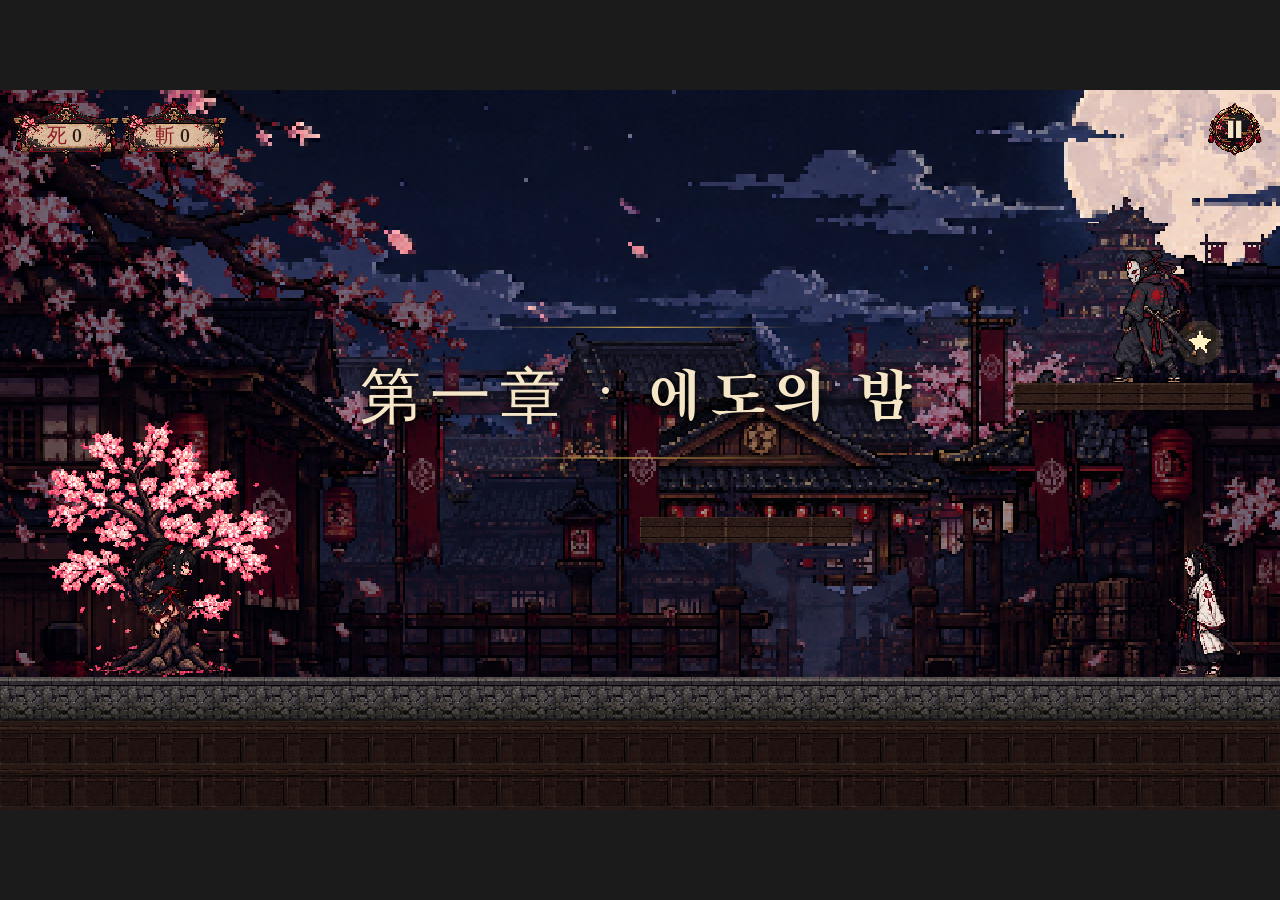
==== commit 43673a2a: "연출 도구(Cinematics) 모듈과 F1 연출 시험 창 - js/cinematics.js: 카메라(룩어헤드 15%, 줌·패닝 후 복귀·틸트, 흔들림 3단계·세로 충격, 레터박스" ====
--- a/index.html
+++ b/index.html
@@ -34,6 +34,7 @@
   </div>
 
   <script src="js/lib/phaser.min.js"></script>
+  <script src="js/lib/zzfx.js"></script>
   <script src="js/config.js"></script>
   <script src="js/touch.js"></script>
   <script src="js/controls.js"></script>
@@ -47,6 +48,8 @@
   <script src="js/npc.js"></script>
   <script src="js/gameplay.js"></script>
   <script src="js/cg-cache.js"></script>
+  <script src="js/cinematics.js"></script>
+  <script src="js/cine-lab.js"></script>
   <script src="js/story-player.js"></script>
   <script src="js/dev-menu.js"></script>
   <script src="js/pause-menu.js"></script>
--- a/style.css
+++ b/style.css
@@ -250,10 +250,11 @@
 
 /* ───────── 컷신 연출 (js/story-player.js) ───────── */
 #ui .fx-fade { inset: 0; background: #000; opacity: 0; transition-property: opacity; transition-timing-function: ease; z-index: 20; }
-#ui .fx-lb { left: 0; right: 0; height: 0; background: #000; z-index: 21; transition: height 0.45s ease; }
-#ui .fx-lb.top { top: 0; }
-#ui .fx-lb.bottom { bottom: 0; }
-#ui .fx-lb.on { height: 58px; }
+/* 레터박스: 높이 고정, 화면 밖에서 미끄러져 들어온다 (시간은 TUNING.cine.letterboxSec) */
+#ui .fx-lb { left: 0; right: 0; height: 58px; background: #000; z-index: 21; transition: transform 0.4s cubic-bezier(0.3, 0.7, 0.3, 1); }
+#ui .fx-lb.top { top: 0; transform: translateY(-101%); }
+#ui .fx-lb.bottom { bottom: 0; transform: translateY(101%); }
+#ui .fx-lb.on { transform: none; }
 #ui.cinema .hud-tr, #ui.cinema .boss, #ui.cinema .hud-skills, #ui.cinema .hud-counters, #ui.cinema .ctx-hints { opacity: 0; transition: opacity 0.3s; }
 body.in-dialogue #ui .hud-skills, body.in-dialogue #ui .ctx-hints { opacity: 0; }
 #dialogue { z-index: 35; }
@@ -549,3 +550,72 @@
 .pm-controls dd { margin: 0; }
 
 .dm-play { margin-left: 10px; font: inherit; font-size: 11px; letter-spacing: 0; padding: 1px 8px; background: #3a2140; color: #ffd6e0; border: 1px solid var(--sakura); border-radius: 3px; cursor: pointer; }
+
+/* ───────── 연출 도구 (js/cinematics.js) ───────── */
+/* 비네트: 가장자리를 어둡게 (HUD 글자보다 아래) */
+#ui .cine-vignette { inset: 0; opacity: 0; transition: opacity 0.6s ease;
+  background: radial-gradient(ellipse at 50% 48%, rgba(0,0,0,0) 45%, rgba(4,2,8,0.55) 75%, rgba(2,0,4,0.92) 100%); }
+
+/* 컷인: 가운데 가로 띠가 0.3초 만에 열리고 눈 부분만 크게 */
+#ui .cine-cutin { left: 0; right: 0; top: 50%; height: 120px; margin-top: -60px; z-index: 58; display: none; overflow: hidden;
+  transform: scaleY(0); background: #0b0810; box-shadow: 0 -2px 0 #d4a24a, 0 2px 0 #d4a24a, 0 0 30px rgba(0,0,0,0.8); }
+#ui .cine-cutin.open { display: block; animation: cc-open 0.3s cubic-bezier(0.2, 0.9, 0.3, 1) forwards; }
+#ui .cine-cutin.close { animation: cc-close 0.22s ease-in forwards; }
+@keyframes cc-open { from { transform: scaleY(0); } to { transform: scaleY(1); } }
+@keyframes cc-close { from { transform: scaleY(1); } to { transform: scaleY(0); opacity: 0.6; } }
+.cine-cutin .cc-eyes { position: absolute; inset: 0; background-repeat: no-repeat; image-rendering: pixelated; }
+.cine-cutin.open .cc-eyes { animation: cc-eyes 1.6s ease-out forwards; }
+@keyframes cc-eyes { from { transform: translateX(46px); } to { transform: translateX(-10px); } }
+/* 속도선: 띠를 가로지르는 흰 줄 */
+.cine-cutin .cc-lines { position: absolute; inset: 0; z-index: 1; pointer-events: none; opacity: 0.35; mix-blend-mode: screen;
+  background: repeating-linear-gradient(180deg, transparent 0 9px, rgba(255,255,255,0.25) 9px 10px, transparent 10px 23px); }
+.cine-cutin.open .cc-lines { animation: cc-lines 0.3s linear infinite; }
+@keyframes cc-lines { from { background-position: 0 0; } to { background-position: 0 23px; } }
+
+/* 목표 자막: 크게 나왔다가 왼쪽 위로 */
+#ui .cine-objective { left: 14px; top: 62px; z-index: 46; opacity: 0; font-family: var(--font-title); font-size: 17px; color: #f5e6c8;
+  text-shadow: 0 0 3px #000, 0 0 6px #000, 1px 1px 0 #8e1b24; transform-origin: 0 0;
+  transition: opacity 0.4s, left 0.8s cubic-bezier(0.5, 0, 0.2, 1), top 0.8s cubic-bezier(0.5, 0, 0.2, 1), transform 0.8s cubic-bezier(0.5, 0, 0.2, 1); }
+#ui .cine-objective.show { opacity: 1; }
+#ui .cine-objective.big { left: 50%; top: 150px; transform: translateX(-50%) scale(2.3); transform-origin: 50% 0; }
+
+/* 길 안내 화살표: 화면 끝에서 맥박처럼 */
+#ui .cine-arrow { top: 50%; margin-top: -34px; width: 60px; height: 60px; z-index: 46; opacity: 0; transition: opacity 0.4s; display: none; }
+#ui .cine-arrow.show { display: block; opacity: 1; animation: cine-pulse 1s ease-in-out infinite; }
+#ui .cine-arrow.r { right: 18px; }
+#ui .cine-arrow.l { left: 18px; transform: scaleX(-1); }
+.cine-arrow svg { width: 100%; height: 100%; }
+.cine-arrow path { fill: #f3e6cf; stroke: #8e1b24; stroke-width: 3; filter: url(#cine-brush); }
+@keyframes cine-pulse { 0%, 100% { opacity: 0.35; } 50% { opacity: 1; } }
+#ui .cine-arrow.l { animation-name: cine-pulse; }
+
+/* 행동 안내 키: 머리 위, 붓 테두리. 하면 먹물처럼 번지며 사라짐 */
+.float.cine-key span { display: flex; gap: 4px; transform: translate(-50%, -100%); animation: cine-key-in 0.35s ease-out both, cine-bob 1.4s ease-in-out 0.35s infinite; }
+.float.cine-key b { display: inline-block; min-width: 22px; padding: 3px 7px; text-align: center; font-family: var(--font-title); font-weight: 400;
+  font-size: 15px; color: #f5e6c8; background: rgba(14, 10, 16, 0.82); border: 2px solid #f3e6cf; border-radius: 6px 3px 7px 4px;
+  box-shadow: 0 0 0 1px #2a1810, 0 2px 6px rgba(0,0,0,0.6); filter: url(#cine-brush); }
+.float.cine-key.ink span { animation: cine-ink 0.6s ease-out forwards; }
+@keyframes cine-key-in { from { opacity: 0; transform: translate(-50%, -70%) scale(0.7); } to { opacity: 1; transform: translate(-50%, -100%); } }
+@keyframes cine-bob { 0%, 100% { margin-top: 0; } 50% { margin-top: -4px; } }
+@keyframes cine-ink { 0% { opacity: 1; filter: blur(0); transform: translate(-50%, -100%) scale(1); }
+  100% { opacity: 0; filter: blur(6px); transform: translate(-50%, -100%) scale(1.9); } }
+/* 터치 버튼도 같이 빛남 */
+.btn.cine-glow { box-shadow: 0 0 0 3px rgba(255, 214, 140, 0.9), 0 0 22px 6px rgba(255, 180, 90, 0.7); animation: cine-pulse 1s ease-in-out infinite; }
+
+/* ───────── 연출 시험 (js/cine-lab.js) ───────── */
+.dm-cine { margin-left: auto; margin-right: 12px; font: inherit; font-size: 13px; padding: 3px 10px; background: #3a2140; color: #ffd6e0; border: 1px solid var(--sakura); border-radius: 4px; cursor: pointer; }
+#cine-lab { position: fixed; right: 0; top: 0; bottom: 0; width: 320px; z-index: 1000; display: none; overflow-y: auto; box-sizing: border-box;
+  padding: 10px 12px 30px; background: rgba(16, 18, 38, 0.93); border-left: 1px solid var(--gold); font-family: var(--font-ui); color: #e8e4ee; font-size: 13px; }
+#cine-lab.show { display: block; }
+.cl-head { display: flex; justify-content: space-between; align-items: center; }
+.cl-head b { font-size: 16px; color: #f5e6c8; }
+.cl-note { margin: 4px 0 8px; font-size: 11px; color: #8a8496; }
+#cine-lab section { margin: 10px 0; }
+#cine-lab h3 { margin: 0 0 6px; font-size: 12px; color: var(--gold); letter-spacing: 0.08em; font-weight: 400; }
+.cl-btns { display: flex; flex-wrap: wrap; gap: 4px; }
+#cine-lab button { font: inherit; font-size: 12px; padding: 4px 8px; background: #2a2f55; color: inherit; border: 1px solid #4a5080; border-radius: 4px; cursor: pointer; }
+#cine-lab button:hover { border-color: var(--gold); }
+.cl-slider { display: grid; grid-template-columns: 92px 1fr 46px 26px; gap: 6px; align-items: center; margin: 3px 0; }
+.cl-slider output { font-family: monospace; font-size: 11px; color: #f5e6c8; }
+.cl-save { display: flex; gap: 4px; flex-wrap: wrap; margin-top: 6px; }
+.cl-msg { min-height: 16px; margin: 4px 0 0; font-size: 11px; color: #9fe0a0; }
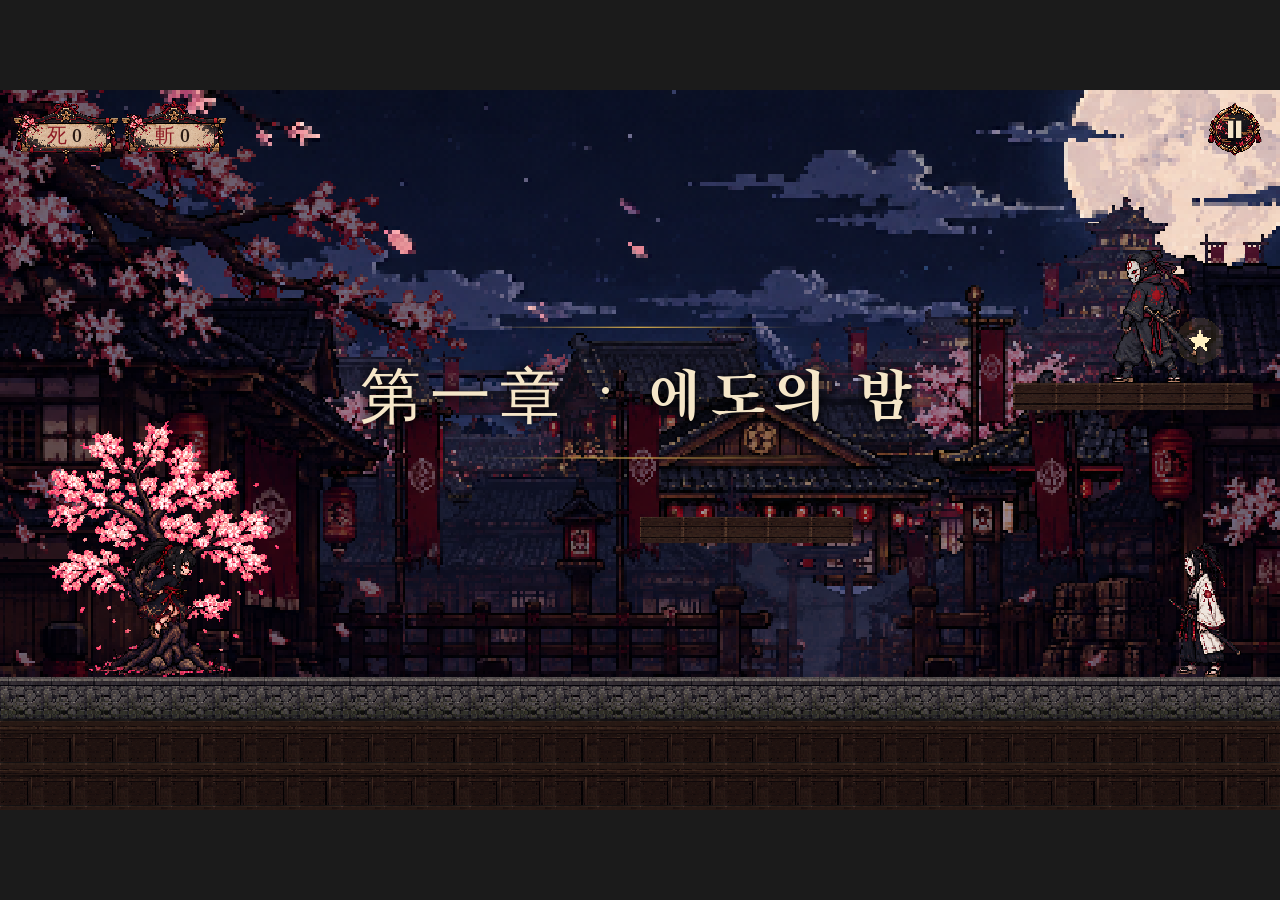
==== commit 86153625: "결과 화면을 그림 기반 연출로 다시 만듦 - 원본 8장 → assets/raw/result/ (result_kanji, result_ink, result_slash, fx_slas" ====
--- a/index.html
+++ b/index.html
@@ -49,11 +49,11 @@
   <script src="js/gameplay.js"></script>
   <script src="js/cg-cache.js"></script>
   <script src="js/cinematics.js"></script>
+  <script src="js/result-screen.js"></script>
   <script src="js/cine-lab.js"></script>
   <script src="js/story-player.js"></script>
   <script src="js/dev-menu.js"></script>
   <script src="js/pause-menu.js"></script>
-  <script src="js/kanji-strokes.js"></script>
   <script src="js/player.js"></script>
   <script src="js/enemy.js"></script>
   <script src="js/boot-scene.js"></script>
--- a/style.css
+++ b/style.css
@@ -140,7 +140,8 @@
 }
 
 .hud-tr { right: 14px; top: 10px; text-align: right; z-index: 55; }
-.hud-tr .debug { display: block; margin-top: 2px; font-size: 12px; color: #4ade80; }
+.hud-tr .debug.on { display: block; }
+.hud-tr .debug { display: none; margin-top: 2px; font-size: 12px; color: #4ade80; }
 /* 일시정지: 둥근 메달 + 두 줄 */
 .pause-btn {
   pointer-events: auto; cursor: pointer; position: relative; width: 40px; height: 39px; padding: 0; border: 0;
@@ -477,63 +478,6 @@
 @keyframes ctx-in { from { opacity: 0; transform: translate(-50%, -80%); } to { opacity: 1; transform: translate(-50%, -100%); } }
 @keyframes ctx-out { to { opacity: 0; transform: translate(-50%, -130%); } }
 
-/* ───────── 결과창: 두루마리 ───────── */
-#ui .result { inset: 0; z-index: 48; display: none; }
-#ui .result.show { display: block; }
-.result .rs-drop { position: absolute; left: 50%; top: 50%; transform: translate(-50%, -50%); }
-.result .rs-closed { display: block; height: 260px; image-rendering: pixelated; filter: drop-shadow(0 8px 14px rgba(0, 0, 0, 0.6)); }
-.result.show .rs-drop { animation: rs-drop 0.65s cubic-bezier(0.3, 1.4, 0.5, 1) both, rs-hide 0.01s linear 0.95s forwards; }
-@keyframes rs-drop { from { transform: translate(-50%, -190%); } to { transform: translate(-50%, -50%); } }
-@keyframes rs-hide { to { visibility: hidden; } }
-.result .rs-open { position: absolute; left: 50%; top: 50%; transform: translate(-50%, -50%); visibility: hidden; filter: drop-shadow(0 10px 18px rgba(0, 0, 0, 0.6)); }
-.result.show .rs-open { animation: rs-show 0.01s linear 0.95s forwards; }
-@keyframes rs-show { to { visibility: visible; } }
-/* 펼침: 종이는 가운데서 좌우로 드러나고 축은 가운데에서 양끝으로 */
-.result .rs-paper { position: absolute; top: 0; background: center / 100% 100% no-repeat; image-rendering: pixelated; clip-path: inset(0 50% 0 50%); }
-.result.show .rs-paper { animation: rs-unroll 0.5s cubic-bezier(0.4, 0, 0.2, 1) 0.95s forwards; }
-@keyframes rs-unroll { to { clip-path: inset(0 0 0 0); } }
-.result .rs-roller { position: absolute; top: 0; height: 100%; image-rendering: pixelated; }
-.result .rs-roller.l { left: 0; }
-.result .rs-roller.r { right: 0; }
-.result.show .rs-roller.l { animation: rs-roll-l 0.5s cubic-bezier(0.4, 0, 0.2, 1) 0.95s both; }
-.result.show .rs-roller.r { animation: rs-roll-r 0.5s cubic-bezier(0.4, 0, 0.2, 1) 0.95s both; }
-@keyframes rs-roll-l { from { left: calc(50% - 31px); } to { left: 0; } }
-@keyframes rs-roll-r { from { right: calc(50% - 30px); } to { right: 0; } }
-/* 붓글씨 「討伐」: 획마다 먹이 그어진다 (--d = 시작 시각) */
-.rs-kanji { position: absolute; left: 50%; top: 12%; width: 62%; transform: translateX(-50%); overflow: visible; }
-.rs-kanji path {
-  fill: none; stroke: #1d1418; stroke-width: 7.5; stroke-linecap: round; stroke-linejoin: round;
-}
-/* 붓 자국: 가장자리를 거칠게 흔들고(번짐) 먹 농담을 살짝 */
-.rs-kanji g { filter: url(#rs-brush); opacity: 0.94; }
-.result.show .rs-kanji path { animation: rs-stroke 0.2s ease-in calc(var(--write0) + var(--d)) forwards; }
-@keyframes rs-stroke { to { stroke-dashoffset: 0; } }
-/* 붉은 도장: 쾅 */
-.rs-seal {
-  position: absolute; right: 13%; top: 46%; width: 46px; height: 46px; display: grid; grid-template-columns: 1fr;
-  align-content: center; justify-items: center; background: #b3202c; border-radius: 4px; opacity: 0;
-  box-shadow: inset 0 0 0 2px #e8c9b8, inset 0 0 6px rgba(0, 0, 0, 0.4);
-  font-family: var(--font-title); font-size: 17px; line-height: 19px; color: #f6e3d6;
-}
-.result.stamped .rs-seal { animation: rs-stamp 0.22s cubic-bezier(0.5, 0, 0.75, 0) forwards; }
-@keyframes rs-stamp {
-  0% { opacity: 0; transform: scale(2.6) rotate(-14deg); }
-  100% { opacity: 0.93; transform: scale(1) rotate(-6deg); }
-}
-.result.stamped .rs-open { animation: rs-show 0.01s linear forwards, rs-shake 0.3s linear 0.2s; }
-@keyframes rs-shake {
-  0%, 100% { transform: translate(-50%, -50%); }
-  20% { transform: translate(calc(-50% + 3px), calc(-50% - 2px)); }
-  40% { transform: translate(calc(-50% - 3px), calc(-50% + 2px)); }
-  60% { transform: translate(calc(-50% + 2px), calc(-50% + 1px)); }
-  80% { transform: translate(calc(-50% - 1px), calc(-50% - 1px)); }
-}
-.rs-stats, .rs-again { position: absolute; left: 0; right: 0; text-align: center; opacity: 0; }
-.rs-stats { bottom: 31%; display: flex; justify-content: center; gap: 26px; font-family: var(--font-title); font-size: 17px; color: #3a2a24; }
-.rs-again { bottom: 23%; font-family: var(--font-ui); font-size: 11px; color: #6e5a4e; }
-.result.stamped .rs-stats, .result.stamped .rs-again { animation: rs-fade 0.5s ease 0.45s forwards; }
-@keyframes rs-fade { to { opacity: 1; } }
-
 /* ───────── 일시정지 메뉴 (js/pause-menu.js) ───────── */
 #pause-menu { position: absolute; inset: 0; z-index: 90; display: none; align-items: center; justify-content: center; background: rgba(8, 6, 12, 0.55); pointer-events: auto; }
 #pause-menu.show { display: flex; }
@@ -619,3 +563,4 @@
 .cl-slider output { font-family: monospace; font-size: 11px; color: #f5e6c8; }
 .cl-save { display: flex; gap: 4px; flex-wrap: wrap; margin-top: 6px; }
 .cl-msg { min-height: 16px; margin: 4px 0 0; font-size: 11px; color: #9fe0a0; }
+.cl-sub { margin: 10px 0 4px !important; color: #ffd6e0 !important; }
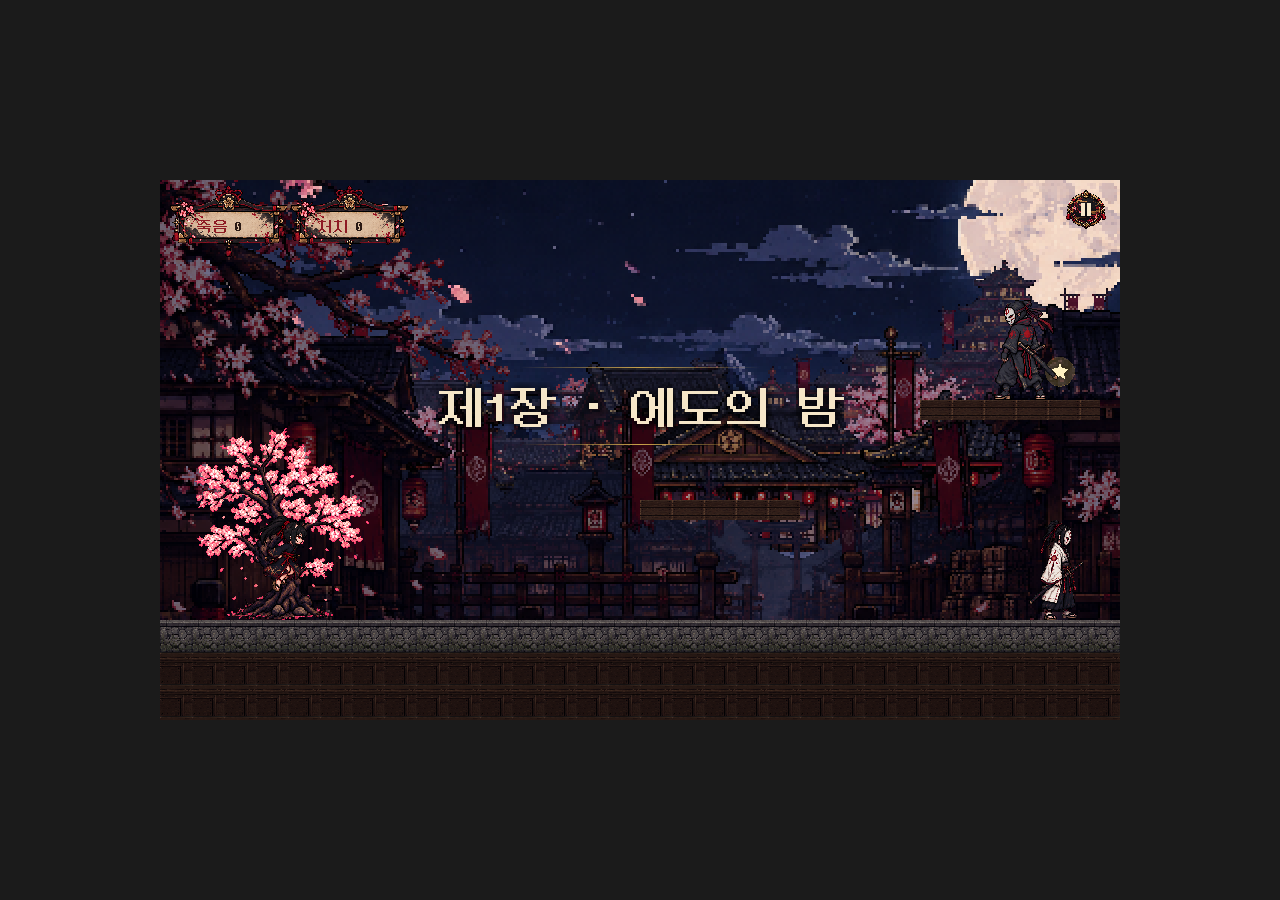
==== commit 32d19c11: "글꼴을 둥근모꼴 하나로: 16·32·48px, 정수배 화면, 안티앨리어싱 끔, 한자·▶▼ 대체, 글꼴 검사 도구 - assets/fonts/DungGeunMo.woff2(+ttf)" ====
--- a/index.html
+++ b/index.html
@@ -6,9 +6,7 @@
   <meta name="apple-mobile-web-app-capable" content="yes">
   <meta name="mobile-web-app-capable" content="yes">
   <title>카미사마</title>
-  <link rel="preconnect" href="https://fonts.googleapis.com">
-  <link rel="preconnect" href="https://fonts.gstatic.com" crossorigin>
-  <link rel="stylesheet" href="https://fonts.googleapis.com/css2?family=Gowun+Batang:wght@400;700&family=Nanum+Brush+Script&family=Song+Myung&display=swap">
+  <link rel="preload" href="assets/fonts/DungGeunMo.woff2" as="font" type="font/woff2" crossorigin>
   <link rel="stylesheet" href="style.css">
 </head>
 <body>
@@ -36,6 +34,7 @@
   <script src="js/lib/phaser.min.js"></script>
   <script src="js/lib/zzfx.js"></script>
   <script src="js/config.js"></script>
+  <script src="js/pixel-font.js"></script>
   <script src="js/touch.js"></script>
   <script src="js/controls.js"></script>
   <script src="js/level.js"></script>
--- a/style.css
+++ b/style.css
@@ -1,3 +1,10 @@
+/* 둥근모꼴 (assets/fonts). 픽셀 글꼴이라 안티앨리어싱을 끄고, 굵게·기울임 흉내도 막는다 */
+@font-face {
+  font-family: 'DungGeunMo';
+  src: url(assets/fonts/DungGeunMo.woff2) format('woff2'), url(assets/fonts/DungGeunMo.ttf) format('truetype');
+  font-display: block;
+}
+
 html, body {
   margin: 0;
   padding: 0;
@@ -11,7 +18,16 @@
   -webkit-touch-callout: none;
   -webkit-tap-highlight-color: transparent;
   overscroll-behavior: none;
-}
+  font-family: var(--font);
+  font-weight: normal;
+  font-synthesis: none;
+  -webkit-font-smoothing: none;
+  -moz-osx-font-smoothing: unset;
+  font-smooth: never;
+  text-rendering: optimizeSpeed;
+}
+* { font-weight: normal !important; font-style: normal !important; }
+button, input, select, textarea { font-family: inherit; }
 
 #game {
   position: fixed;
@@ -53,7 +69,7 @@
   border-radius: 50%;
   background: url(assets/ui/ui_medallion.png) center / 100% 100% no-repeat;
   color: #f5e6c8;
-  font: 400 26px/96px 'Song Myung', serif;
+  font: 32px/96px var(--font);
   text-align: center;
   text-shadow: 0 0 4px #000, 0 1px 2px #000;
   touch-action: none;
@@ -63,7 +79,7 @@
 .btn.small {
   width: 76px;
   height: 76px;
-  font-size: 15px;
+  font-size: 16px;
   line-height: 76px;
   margin-bottom: 48px;
 }
@@ -71,7 +87,7 @@
 .btn.big {
   width: 112px;
   height: 112px;
-  font-size: 20px;
+  font-size: 16px;
   line-height: 112px;
 }
 
@@ -111,10 +127,11 @@
   --vermilion: #a51d2d;
   --ink: #f3eee4;
   --sakura: #ff9eb8;
-  /* 고딕체는 쓰지 않는다: 제목·숫자·한자 = Song Myung, 대사·작은 글 = Gowun Batang */
-  --font-story: 'Gowun Batang', serif;
-  --font-title: 'Song Myung', 'Gowun Batang', serif;
-  --font-ui: 'Gowun Batang', serif;
+  /* 글꼴은 둥근모꼴 하나 (16px 격자 픽셀 글꼴). 크기는 16 · 32 · 48px 만 쓴다 */
+  --font: 'DungGeunMo', monospace;
+  --font-story: var(--font);
+  --font-title: var(--font);
+  --font-ui: var(--font);
   --sumi: rgba(14, 11, 16, 0.86);
   /* 붓으로 칠하듯 드러나는 마스크 (왼쪽 불투명 + 붓털 가장자리) */
   --brush-mask: url("data:image/svg+xml,%3Csvg xmlns='http://www.w3.org/2000/svg' viewBox='0 0 300 100' preserveAspectRatio='none'%3E%3Crect x='0' y='0' width='140' height='100'/%3E%3Crect x='139' y='0.0' width='13.8' height='4.6' rx='2.0'/%3E%3Crect x='139' y='4.0' width='9.8' height='6.0' rx='2.7'/%3E%3Crect x='139' y='9.4' width='25.0' height='5.5' rx='2.5'/%3E%3Crect x='139' y='14.3' width='32.4' height='3.4' rx='1.4'/%3E%3Crect x='139' y='17.1' width='28.5' height='3.3' rx='1.3'/%3E%3Crect x='139' y='19.7' width='10.7' height='3.4' rx='1.4'/%3E%3Crect x='139' y='22.5' width='49.0' height='5.0' rx='2.2'/%3E%3Crect x='139' y='27.0' width='17.6' height='3.7' rx='1.5'/%3E%3Crect x='139' y='30.0' width='55.3' height='5.9' rx='2.7'/%3E%3Crect x='139' y='35.3' width='26.6' height='5.7' rx='2.5'/%3E%3Crect x='139' y='40.4' width='8.4' height='7.5' rx='3.4'/%3E%3Crect x='139' y='47.3' width='21.1' height='7.0' rx='3.2'/%3E%3Crect x='139' y='53.7' width='12.1' height='3.7' rx='1.6'/%3E%3Crect x='139' y='56.8' width='48.4' height='4.5' rx='1.9'/%3E%3Crect x='139' y='60.7' width='36.2' height='3.9' rx='1.7'/%3E%3Crect x='139' y='64.0' width='25.4' height='6.0' rx='2.7'/%3E%3Crect x='139' y='69.4' width='9.3' height='5.6' rx='2.5'/%3E%3Crect x='139' y='74.4' width='16.7' height='3.4' rx='1.4'/%3E%3Crect x='139' y='77.1' width='28.2' height='6.2' rx='2.8'/%3E%3Crect x='139' y='82.7' width='36.4' height='4.5' rx='2.0'/%3E%3Crect x='139' y='86.6' width='21.6' height='5.1' rx='2.3'/%3E%3Crect x='139' y='91.2' width='42.3' height='6.7' rx='3.0'/%3E%3Crect x='139' y='97.2' width='35.9' height='4.2' rx='1.8'/%3E%3C/svg%3E");
@@ -130,7 +147,7 @@
   overflow: hidden;
   font-family: var(--font-ui);
   color: var(--ink);
-  -webkit-font-smoothing: antialiased;
+  -webkit-font-smoothing: none;
 }
 
 #ui > div, #dialogue { position: absolute; }
@@ -141,7 +158,7 @@
 
 .hud-tr { right: 14px; top: 10px; text-align: right; z-index: 55; }
 .hud-tr .debug.on { display: block; }
-.hud-tr .debug { display: none; margin-top: 2px; font-size: 12px; color: #4ade80; }
+.hud-tr .debug { display: none; margin-top: 2px; font-size: 16px; color: #4ade80; }
 /* 일시정지: 둥근 메달 + 두 줄 */
 .pause-btn {
   pointer-events: auto; cursor: pointer; position: relative; width: 40px; height: 39px; padding: 0; border: 0;
@@ -152,19 +169,18 @@
 .pause-btn i:first-child { left: 15px; }
 .pause-btn i:last-child { left: 21px; }
 
-/* 왼쪽 위: 나무 명패 카운터 (死 사망 · 斬 처치) */
-.hud-counters { left: 10px; top: 8px; display: flex; gap: 2px; }
+/* 왼쪽 위: 나무 명패 카운터 (죽음 · 처치). 명패 그림(292×178)을 0.4배로 → 종이 칸 x 22~94, y 27~52 */
+.hud-counters { left: 10px; top: 6px; display: flex; gap: 4px; }
 .hud-counters .plaque {
-  position: relative; width: 79px; height: 48px; background: url(assets/ui/ui_plaque.png) center / 100% 100% no-repeat;
-  image-rendering: pixelated; font-family: var(--font-title); color: #2a1a14; text-align: center;
-}
-/* 종이 칸(그림의 80~257 × 66~128px)에 글자 */
-.hud-counters .plaque b, .hud-counters .plaque span { position: absolute; top: 17px; line-height: 18px; font-size: 15px; font-weight: 400; }
-.hud-counters .plaque b { left: 25px; color: #8e1b24; }
-.hud-counters .plaque span { left: 44px; min-width: 20px; text-align: left; }
+  position: relative; width: 117px; height: 71px; background: url(assets/ui/ui_plaque.png) center / 100% 100% no-repeat;
+  image-rendering: pixelated; font-family: var(--font-title); color: #2a1a14;
+}
+.hud-counters .plaque b, .hud-counters .plaque span { position: absolute; top: 32px; line-height: 16px; font-size: 16px; }
+.hud-counters .plaque b { left: 26px; color: #8e1b24; }
+.hud-counters .plaque span { left: 64px; min-width: 24px; text-align: left; }
 
 .boss { left: 50%; top: 12px; width: 380px; transform: translateX(-50%); text-align: center; }
-.boss-name { font-family: var(--font-title); font-weight: 400; font-size: 17px; color: #f5e6c8; text-shadow: 0 0 3px #000, 0 1px 3px #000; margin-bottom: 4px; }
+.boss-name { font-family: var(--font-title); font-weight: 400; font-size: 16px; color: #f5e6c8; text-shadow: 0 0 3px #000, 0 1px 3px #000; margin-bottom: 4px; }
 .boss-bar { height: 10px; border: 1px solid var(--gold); background: #1a1420; }
 .boss-fill { height: 100%; background: linear-gradient(#e43b3b, #a51d2d); transition: width 0.15s; }
 
@@ -188,8 +204,8 @@
 
 .stage-title { left: 0; right: 0; top: 150px; text-align: center; opacity: 0; }
 .stage-title.show { animation: title-in 2.1s ease forwards; }
-.stage-title .t1 { font-family: var(--font-title); font-weight: 400; font-size: 42px; letter-spacing: 0.08em; text-shadow: 0 0 4px #000, 0 2px 8px #000; }
-.stage-title .t2 { margin-top: 4px; font-family: var(--font-story); font-size: 22px; color: var(--sakura); text-shadow: 0 0 4px #000, 0 2px 6px #000; }
+.stage-title .t1 { font-family: var(--font-title); font-weight: 400; font-size: 48px; letter-spacing: 4px; text-shadow: 0 0 4px #000, 0 2px 8px #000; }
+.stage-title .t2 { margin-top: 4px; font-family: var(--font-story); font-size: 16px; color: var(--sakura); text-shadow: 0 0 4px #000, 0 2px 6px #000; }
 @keyframes title-in { 0% { opacity: 0; transform: translateY(8px); } 15%, 80% { opacity: 1; transform: none; } 100% { opacity: 0; } }
 
 
@@ -208,10 +224,10 @@
 .dlg-name {
   position: absolute; left: 42px; bottom: 136px; height: 26px; min-width: 70px; box-sizing: content-box;
   line-height: 26px; text-align: center; image-rendering: pixelated;
-  font-family: var(--font-title); font-weight: 400; font-size: 19px; letter-spacing: 0.08em; color: #fdf0dc;
+  font-family: var(--font-title); font-weight: 400; font-size: 16px; letter-spacing: 1px; color: #fdf0dc;
   text-shadow: 0 1px 2px #2a0008, 0 0 4px rgba(42, 0, 8, 0.8);
 }
-.dlg-hint { position: absolute; right: 6px; top: -2px; font-size: 11px; color: rgba(243, 238, 228, 0.45); }
+.dlg-hint { position: absolute; right: 6px; top: -2px; font-size: 16px; color: rgba(243, 238, 228, 0.45); }
 
 /* 등장: 붓으로 칠하듯 왼쪽 → 오른쪽 (붓결이 남는 가장자리 마스크가 지나간다) */
 #dialogue.show .dlg-panel, #dialogue.show .dlg-name {
@@ -225,10 +241,10 @@
   from { -webkit-mask-position: 100% 0; mask-position: 100% 0; }
   to { -webkit-mask-position: 0 0; mask-position: 0 0; }
 }
-.dlg-text { font-family: var(--font-story); font-size: 22px; line-height: 1.6; color: var(--ink); word-break: keep-all; }
+.dlg-text { font-family: var(--font-story); font-size: 16px; line-height: 24px; color: var(--ink); word-break: keep-all; }
 .dlg-text .h { visibility: hidden; }
 #dialogue.narration .dlg-text { font-style: italic; color: #cfc8da; text-align: center; padding-top: 6px; }
-.dlg-next { position: absolute; right: 4px; bottom: 0; color: var(--gold); font-size: 15px; opacity: 0; }
+.dlg-next { position: absolute; right: 4px; bottom: 0; color: var(--gold); font-size: 16px; opacity: 0; }
 .dlg-next.on { animation: dlg-blink 0.9s steps(2, jump-none) infinite; }
 @keyframes dlg-blink { 0% { opacity: 1; } 100% { opacity: 0; } }
 
@@ -270,14 +286,14 @@
 
 #ui .fx-caption {
   left: 60px; right: 60px; top: 50%; transform: translateY(-50%); text-align: center; z-index: 30;
-  font-family: var(--font-story); font-size: 30px; line-height: 1.6; color: #f5f0e6; letter-spacing: 0.04em;
+  font-family: var(--font-story); font-size: 32px; line-height: 48px; color: #f5f0e6; letter-spacing: 1px;
   text-shadow: 0 0 6px #000, 0 2px 10px #000; opacity: 0; transition: opacity 0.35s;
 }
 #ui .fx-caption.show { opacity: 1; }
 
 #ui .fx-title {
-  left: 0; right: 0; top: 42%; transform: translateY(-50%); text-align: center; z-index: 30;
-  font-family: var(--font-title); font-weight: 400; font-size: 46px; letter-spacing: 0.14em; color: #f5e6c8;
+  left: 0; right: 0; top: 226px; transform: translateY(-50%); text-align: center; z-index: 30;
+  font-family: var(--font-title); font-weight: 400; font-size: 48px; letter-spacing: 0; color: #f5e6c8;
   text-shadow: 0 0 8px #000, 0 3px 14px #000; opacity: 0; transition: opacity 0.4s;
 }
 #ui .fx-title::before, #ui .fx-title::after { content: ''; display: block; width: 240px; height: 1px; margin: 14px auto; background: linear-gradient(90deg, transparent, var(--gold), transparent); }
@@ -293,25 +309,29 @@
 @keyframes logo-emblem-in { from { opacity: 0; transform: scale(0.92); } to { opacity: 0.92; transform: none; } }
 .fx-title .logo-text {
   position: absolute; left: 0; right: 0; top: 50%; transform: translateY(-50%);
-  font-family: 'Nanum Brush Script', var(--font-title); font-size: 118px; line-height: 1; letter-spacing: 0.04em;
+  font-family: var(--font-title); font-size: 48px; line-height: 48px; letter-spacing: 2px;
   color: #f7efe2; text-shadow: 0 0 3px #1a0a0e, 4px 5px 0 #8e1b24, 0 0 26px rgba(0, 0, 0, 0.9);
 }
 .fx-title .logo-text span { animation-duration: 0.7s; }
+.fx-title .logo-sub {
+  position: absolute; left: 0; right: 0; top: 50%; margin-top: 56px;
+  font-size: 32px; line-height: 32px; letter-spacing: 8px; padding-left: 8px; color: #f5e6c8; text-shadow: 0 0 4px #000, 2px 2px 0 #8e1b24;
+}
 
 #ui .fx-bossname {
-  left: 0; right: 0; top: 38%; text-align: center; z-index: 30;
-  font-family: var(--font-title); font-weight: 400; font-size: 52px; letter-spacing: 0.1em; color: #fff;
+  left: 0; right: 0; top: 206px; text-align: center; z-index: 30;
+  font-family: var(--font-title); font-weight: 400; font-size: 48px; letter-spacing: 5px; color: #fff;
   text-shadow: 0 0 6px #000, 4px 4px 0 rgba(165, 29, 45, 0.85); opacity: 0; transition: opacity 0.4s;
 }
 #ui .fx-bossname.show { opacity: 1; }
 
 #ui .fx-item {
-  left: 50%; top: 36%; transform: translate(-50%, -50%) scale(0.9); z-index: 30; padding: 18px 40px; text-align: center;
+  left: 50%; top: 194px; transform: translate(-50%, -50%) scale(0.9); z-index: 30; padding: 18px 40px; text-align: center;
   background: var(--navy); border: 1px solid var(--gold); box-shadow: 0 0 30px rgba(255, 210, 140, 0.45), inset 0 0 0 4px var(--navy), inset 0 0 0 5px var(--gold-soft);
   font-family: var(--font-story); opacity: 0; pointer-events: none;
 }
-#ui .fx-item small { display: block; font-family: var(--font-ui); font-size: 12px; letter-spacing: 0.3em; color: var(--gold); }
-#ui .fx-item b { display: block; margin-top: 4px; font-family: var(--font-title); font-weight: 400; font-size: 24px; color: #f5e6c8; }
+#ui .fx-item small { display: block; font-family: var(--font-ui); font-size: 16px; letter-spacing: 5px; color: var(--gold); }
+#ui .fx-item b { display: block; margin-top: 4px; font-family: var(--font-title); font-weight: 400; font-size: 32px; color: #f5e6c8; }
 #ui .fx-item.show { animation: item-in 2.2s ease forwards; }
 @keyframes item-in { 0% { opacity: 0; transform: translate(-50%, -50%) scale(0.85); } 15%, 80% { opacity: 1; transform: translate(-50%, -50%) scale(1); } 100% { opacity: 0; transform: translate(-50%, -50%) scale(1); } }
 
@@ -326,41 +346,41 @@
 
 /* 장 시작 로딩 화면 */
 #ui .loading { inset: 0; z-index: 95; background: #000; display: none; align-items: flex-end; justify-content: flex-end; padding: 0 28px 22px 0; box-sizing: border-box;
-  font-family: var(--font-title); font-size: 18px; color: #cfc6b4; letter-spacing: 0.2em; }
+  font-family: var(--font-title); font-size: 16px; color: #cfc6b4; letter-spacing: 3px; }
 #ui .loading.show { display: flex; }
 #ui .loading span { animation: dlg-blink 1.2s steps(2, jump-none) infinite; }
 .fx-cg-ph { text-align: center; font-family: var(--font-story); color: #fff; padding: 40px 80px 160px; }
-.fx-cg-ph b { display: block; font-family: var(--font-title); font-weight: 400; font-size: 40px; letter-spacing: 0.12em; }
-.fx-cg-ph span { display: block; margin-top: 14px; font-size: 22px; line-height: 1.6; word-break: keep-all; }
-.fx-cg-ph small { display: block; margin-top: 18px; font-family: var(--font-ui); font-size: 12px; color: #888; }
+.fx-cg-ph b { display: block; font-family: var(--font-title); font-weight: 400; font-size: 48px; letter-spacing: 6px; }
+.fx-cg-ph span { display: block; margin-top: 14px; font-size: 16px; line-height: 24px; word-break: keep-all; }
+.fx-cg-ph small { display: block; margin-top: 18px; font-family: var(--font-ui); font-size: 16px; color: #888; }
 .dev-only { display: none !important; }
 body.dev-mode .dev-only { display: block !important; }
 
 /* 길게 눌러 건너뛰기 게이지 */
-#ui .fx-skip { left: 50%; top: 16px; transform: translateX(-50%); z-index: 60; display: flex; align-items: center; gap: 6px; font-size: 13px; color: #f3eee4; opacity: 0; transition: opacity 0.15s; text-shadow: 0 0 4px #000; }
+#ui .fx-skip { left: 50%; top: 16px; transform: translateX(-50%); z-index: 60; display: flex; align-items: center; gap: 6px; font-size: 16px; color: #f3eee4; opacity: 0; transition: opacity 0.15s; text-shadow: 0 0 4px #000; }
 #ui .fx-skip.show { opacity: 1; }
 .fx-skip svg { width: 26px; height: 26px; transform: rotate(-90deg); }
 .fx-skip circle { fill: none; stroke-width: 4; }
 .fx-skip .bg { stroke: rgba(255, 255, 255, 0.25); }
 .fx-skip .fg { stroke: var(--sakura); stroke-dasharray: 100; stroke-dashoffset: calc(100 - var(--p, 0) * 100); }
 
-#ui .fx-choice { left: 0; right: 0; top: 44%; display: flex; justify-content: center; gap: 70px; z-index: 40; opacity: 0; transition: opacity 0.4s; }
+#ui .fx-choice { left: 0; right: 0; top: 238px; display: flex; justify-content: center; gap: 70px; z-index: 40; opacity: 0; transition: opacity 0.4s; }
 #ui .fx-choice.show { opacity: 1; pointer-events: auto; }
 .fx-choice button {
-  font-family: var(--font-title); font-weight: 400; font-size: 38px; letter-spacing: 0.1em; color: rgba(245, 240, 230, 0.55);
+  font-family: var(--font-title); font-weight: 400; font-size: 32px; letter-spacing: 3px; color: rgba(245, 240, 230, 0.55);
   background: none; border: none; padding: 8px 18px; cursor: pointer; text-shadow: 0 0 8px #000; transition: color 0.15s, transform 0.15s;
 }
-.fx-choice button.sel { color: #fff; transform: scale(1.12); text-shadow: 0 0 8px #000, 0 0 18px rgba(255, 158, 184, 0.8); }
+.fx-choice button.sel { color: #fff; text-shadow: 0 0 8px #000, 0 0 18px rgba(255, 158, 184, 0.8); }
 
 #ui .fx-voice {
-  left: 80px; right: 80px; top: 120px; text-align: center; z-index: 30; font-family: var(--font-story); font-size: 24px;
+  left: 80px; right: 80px; top: 120px; text-align: center; z-index: 30; font-family: var(--font-story); font-size: 32px;
   text-shadow: 0 0 6px #000, 0 2px 8px #000; opacity: 0; transition: opacity 0.5s;
 }
 #ui .fx-voice.show { opacity: 1; }
 
-#ui .fx-audio { right: 14px; top: 64px; z-index: 50; text-align: right; font-size: 12px; color: rgba(255, 255, 255, 0.6); }
+#ui .fx-audio { right: 14px; top: 64px; z-index: 50; text-align: right; font-size: 16px; color: rgba(255, 255, 255, 0.6); }
 #ui .fx-audio div { margin-top: 3px; animation: float-pop 2.2s linear forwards; }
-#ui .fx-notes { left: 10px; top: 64px; width: 360px; z-index: 50; font-size: 11px; line-height: 1.45; color: #fde68a; text-shadow: 0 0 3px #000, 0 0 3px #000; display: none; opacity: 0.85; }
+#ui .fx-notes { left: 10px; top: 64px; width: 360px; z-index: 50; font-size: 16px; line-height: 24px; color: #fde68a; text-shadow: 0 0 3px #000, 0 0 3px #000; display: none; opacity: 0.85; }
 #ui .fx-audio { display: none; }
 body.dev-mode #ui .fx-notes, body.dev-mode #ui .fx-audio { display: block; }
 
@@ -379,11 +399,11 @@
 .float.bubble .bubble-box {
   transform: translate(-50%, -100%); margin-top: -8px; max-width: 260px; width: max-content; padding: 7px 12px;
   background: rgba(245, 240, 228, 0.96); color: #2a2230; border: 1px solid var(--gold); border-radius: 10px;
-  font-family: var(--font-story); font-size: 15px; line-height: 1.45; box-shadow: 0 3px 10px rgba(0, 0, 0, 0.45);
+  font-family: var(--font-story); font-size: 16px; line-height: 24px; box-shadow: 0 3px 10px rgba(0, 0, 0, 0.45);
   animation: bubble-in 3s ease forwards; position: relative;
 }
 .float.bubble .bubble-box::after { content: ''; position: absolute; left: 50%; bottom: -7px; margin-left: -6px; border: 6px solid transparent; border-top-color: rgba(245, 240, 228, 0.96); border-bottom: 0; }
-.float.bubble i { display: block; font-style: normal; font-family: var(--font-title); font-size: 12px; font-weight: 400; color: #a5582d; }
+.float.bubble i { display: block; font-style: normal; font-family: var(--font-title); font-size: 16px; font-weight: 400; color: #a5582d; }
 @keyframes bubble-in { 0% { opacity: 0; transform: translate(-50%, -90%) scale(0.85); } 8%, 88% { opacity: 1; transform: translate(-50%, -100%) scale(1); } 100% { opacity: 0; transform: translate(-50%, -100%); } }
 
 /* ───────── 개발 메뉴 (F1, js/dev-menu.js) ───────── */
@@ -391,34 +411,34 @@
 #dev-menu.show { display: flex; align-items: center; justify-content: center; }
 .dm-box { width: min(720px, calc(100vw - 32px)); height: min(640px, calc(100vh - 32px)); display: flex; flex-direction: column; gap: 10px; padding: 16px; box-sizing: border-box; background: #141831; border: 1px solid var(--gold); border-radius: 6px; box-shadow: 0 10px 40px #000; }
 .dm-head { display: flex; justify-content: space-between; align-items: baseline; }
-.dm-head b { font-size: 18px; color: #f5e6c8; }
-.dm-head span { font-size: 12px; color: #8a8496; }
-.dm-opts { display: flex; flex-wrap: wrap; gap: 8px 18px; align-items: center; font-size: 13px; }
+.dm-head b { font-size: 16px; color: #f5e6c8; }
+.dm-head span { font-size: 16px; color: #8a8496; }
+.dm-opts { display: flex; flex-wrap: wrap; gap: 8px 18px; align-items: center; font-size: 16px; }
 .dm-opts input[type=number] { width: 52px; }
-.dm-opts button { margin-left: auto; font: inherit; font-size: 12px; padding: 3px 10px; background: #2a2f55; color: inherit; border: 1px solid #4a5080; border-radius: 4px; cursor: pointer; }
-.dm-search { font: inherit; font-size: 15px; padding: 8px 10px; background: #0d112b; color: #fff; border: 1px solid #4a5080; border-radius: 4px; outline: none; }
+.dm-opts button { margin-left: auto; font: inherit; font-size: 16px; padding: 3px 10px; background: #2a2f55; color: inherit; border: 1px solid #4a5080; border-radius: 4px; cursor: pointer; }
+.dm-search { font: inherit; font-size: 16px; padding: 8px 10px; background: #0d112b; color: #fff; border: 1px solid #4a5080; border-radius: 4px; outline: none; }
 .dm-search:focus { border-color: var(--gold); }
 .dm-list { flex: 1; overflow-y: auto; border-top: 1px solid #2a2f55; }
-.dm-ch { position: sticky; top: 0; padding: 6px 4px 3px; background: #141831; color: var(--gold); font-size: 12px; letter-spacing: 0.1em; }
-.dm-row { padding: 6px 8px; border-radius: 4px; cursor: pointer; font-size: 14px; }
+.dm-ch { position: sticky; top: 0; padding: 6px 4px 3px; background: #141831; color: var(--gold); font-size: 16px; letter-spacing: 2px; }
+.dm-row { padding: 6px 8px; border-radius: 4px; cursor: pointer; font-size: 16px; }
 .dm-row:hover { background: #20254a; }
 .dm-row.sel { background: #3a2140; outline: 1px solid var(--sakura); }
 .dm-row b { display: inline-block; min-width: 56px; color: #fff; }
-.dm-row.played b::after { content: ' ✓'; color: #7fbf7f; font-weight: normal; font-size: 11px; }
+.dm-row.played b::after { content: ' √'; color: #7fbf7f; font-weight: normal; font-size: 16px; }
 .dm-place { color: #bdb6cc; margin-right: 8px; }
-.dm-row i { font-style: normal; font-size: 11px; padding: 1px 6px; margin-right: 4px; border-radius: 3px; background: #2a2f55; color: #cfd3ff; }
-.dm-row small { display: block; margin-top: 2px; color: #8a8496; font-size: 12px; white-space: nowrap; overflow: hidden; text-overflow: ellipsis; }
+.dm-row i { font-style: normal; font-size: 16px; padding: 1px 6px; margin-right: 4px; border-radius: 3px; background: #2a2f55; color: #cfd3ff; }
+.dm-row small { display: block; margin-top: 2px; color: #8a8496; font-size: 16px; white-space: nowrap; overflow: hidden; text-overflow: ellipsis; }
 .dm-empty { padding: 20px; color: #8a8496; text-align: center; }
 
 /* 튜토리얼 안내, 인물 이름표 */
 #ui .fx-prompt {
   left: 50%; top: 70px; transform: translate(-50%, -6px); z-index: 45; max-width: 760px; padding: 9px 22px;
   background: rgba(13, 17, 43, 0.82); border: 1px solid var(--gold); border-radius: 4px;
-  font-family: var(--font-story); font-size: 19px; color: #f5e6c8; text-align: center; white-space: nowrap;
+  font-family: var(--font-story); font-size: 16px; color: #f5e6c8; text-align: center; white-space: nowrap;
   opacity: 0; transition: opacity 0.25s, transform 0.25s;
 }
 #ui .fx-prompt.show { opacity: 1; transform: translate(-50%, 0); }
-.float.npc-tag span { animation: none; font-weight: 500; display: block; transform: translate(-50%, -100%); font-size: 12px; color: #f3eee4; white-space: nowrap; text-shadow: 0 0 3px #000, 0 0 3px #000; opacity: 0.85; }
+.float.npc-tag span { animation: none; font-weight: 500; display: block; transform: translate(-50%, -100%); font-size: 16px; color: #f3eee4; white-space: nowrap; text-shadow: 0 0 3px #000, 0 0 3px #000; opacity: 0.85; }
 
 /* ───────── 왼쪽 아래: 스킬 칸 2개 + 칼집 게이지 (게임 화면 위에 겹침) ───────── */
 .hud-skills { left: 10px; bottom: 8px; width: 430px; height: 90px; }
@@ -437,7 +457,7 @@
 .sk-frame { inset: 0; background: center / 100% 100% no-repeat; }
 .sk-key {
   position: absolute; left: 0; right: 0; bottom: -17px; text-align: center;
-  font-family: var(--font-title); font-weight: 400; font-size: 14px; color: #f5e6c8;
+  font-family: var(--font-title); font-weight: 400; font-size: 16px; color: #f5e6c8;
   text-shadow: 0 0 3px #000, 0 1px 2px #000;
 }
 .sk.active .sk-frame { filter: drop-shadow(0 0 5px rgba(255, 158, 184, 0.95)); }
@@ -468,32 +488,49 @@
 .ctx-hints { left: 0; top: 0; }
 .float.ctx-hint span {
   display: block; transform: translate(-50%, -100%); white-space: nowrap; animation: ctx-in 0.35s ease-out both;
-  font-family: var(--font-ui); font-size: 13px; color: #f3eee4; text-shadow: 0 0 3px #000, 0 0 3px #000, 0 1px 2px #000;
+  font-family: var(--font-ui); font-size: 16px; color: #f3eee4; text-shadow: 0 0 3px #000, 0 0 3px #000, 0 1px 2px #000;
 }
 .float.ctx-hint.out span { animation: ctx-out 0.35s ease-in forwards; }
 .float.ctx-hint kbd {
   display: inline-block; min-width: 14px; margin-right: 5px; padding: 1px 5px; border: 1px solid var(--gold);
-  border-radius: 3px; background: rgba(14, 11, 16, 0.8); font-family: var(--font-title); font-size: 13px; color: #f5e6c8; text-align: center;
+  border-radius: 3px; background: rgba(14, 11, 16, 0.8); font-family: var(--font-title); font-size: 16px; color: #f5e6c8; text-align: center;
 }
 @keyframes ctx-in { from { opacity: 0; transform: translate(-50%, -80%); } to { opacity: 1; transform: translate(-50%, -100%); } }
 @keyframes ctx-out { to { opacity: 0; transform: translate(-50%, -130%); } }
 
 /* ───────── 일시정지 메뉴 (js/pause-menu.js) ───────── */
-#pause-menu { position: absolute; inset: 0; z-index: 90; display: none; align-items: center; justify-content: center; background: rgba(8, 6, 12, 0.55); pointer-events: auto; }
+#pause-menu { position: absolute; inset: 0; z-index: 90; display: none; align-items: center; justify-content: center; background: rgba(8, 6, 12, 0.6); pointer-events: auto; }
 #pause-menu.show { display: flex; }
-.pm-board { width: 430px; min-height: 250px; padding: 4px 18px 8px; image-rendering: pixelated; text-align: center; color: #2a1a14; filter: drop-shadow(0 10px 20px rgba(0, 0, 0, 0.6)); }
-.pm-board h2 { margin: 0 0 8px; font-family: var(--font-title); font-weight: 400; font-size: 26px; letter-spacing: 0.2em; color: #5a1018; }
-.pm-items { display: flex; flex-direction: column; gap: 2px; margin-bottom: 10px; }
-.pm-items button {
-  font-family: var(--font-title); font-weight: 400; font-size: 18px; color: #3a2a24; background: none; border: 0; padding: 3px 0; cursor: pointer;
-}
-.pm-items button.sel { color: #a51d2d; }
-.pm-items button.sel::before { content: '❀ '; }
-.pm-controls { display: grid; grid-template-columns: auto 1fr auto 1fr; gap: 2px 8px; margin: 0; padding: 6px 10px; border-radius: 4px; background: rgba(236, 222, 196, 0.88); text-align: left; font-family: var(--font-ui); font-size: 12px; color: #3a2a24; }
+.pm-wrap { display: flex; flex-direction: column; align-items: center; }
+.pm-wrap h2 { margin: 0 0 -6px; font-family: var(--font-title); font-weight: 400; font-size: 32px; letter-spacing: 10px; padding-left: 10px; color: #f5e6c8;
+  text-shadow: 0 0 4px #000, 0 2px 8px #000, 2px 2px 0 #8e1b24; }
+/* 현판 292×178 을 2배 그대로. 글은 종이의 깨끗한 부분(원본 x 56~236, y 68~130)에만 — 왼쪽 벚꽃 가지·테두리를 피함 */
+.pm-board { position: relative; width: 584px; height: 356px; background: url(assets/ui/ui_plaque.png) 0 0 / 100% 100% no-repeat;
+  image-rendering: pixelated; filter: drop-shadow(0 10px 20px rgba(0, 0, 0, 0.6)); }
+.pm-paper { position: absolute; left: 112px; top: 136px; width: 360px; height: 124px; }
+.pm-page { position: absolute; inset: 0; display: none; }
+.pm-page.show { display: grid; }
+.pm-main { grid-template-columns: 1fr 1fr; grid-template-rows: repeat(3, 1fr); align-items: center; justify-items: center; }
+.pm-main button, .pm-back {
+  font-family: var(--font-title); font-weight: 400; font-size: 16px; color: #3a2a24; background: none; border: 0; padding: 2px 8px; cursor: pointer; white-space: nowrap;
+  text-shadow: 0 0 3px #efe3cc, 0 0 6px #efe3cc, 0 0 10px rgba(239, 227, 204, 0.9); /* 먹 번짐 위에서도 읽히게 */
+}
+.pm-main button.sel { color: #a51d2d; }
+.pm-main button.sel::before, .pm-main button.sel::after { content: ''; display: inline-block; width: 12px; height: 20px; margin: 0 6px; vertical-align: -6px;
+  background: currentColor; -webkit-mask: var(--px-arrow) 0 0 / 100% 100%; mask: var(--px-arrow) 0 0 / 100% 100%; }
+.pm-main button.sel::before { --px-arrow: url("data:image/svg+xml,%3Csvg xmlns='http://www.w3.org/2000/svg' viewBox='0 0 3 5' shape-rendering='crispEdges'%3E%3Cpath d='M0 0h1v5H0zM1 1h1v3H1zM2 2h1v1H2z'/%3E%3C/svg%3E"); }
+.pm-main button.sel::before { background: #2a1a14; } /* 종이의 붉은 얼룩 위에서도 보이게 먹색 */
+.pm-main button.sel::after { visibility: hidden; } /* 화살표가 있어도 글자가 가운데에 남게 */
+.pm-help { grid-template-rows: 1fr auto; justify-items: center; }
+.pm-controls { display: grid; grid-template-columns: auto auto auto auto; gap: 0 8px; margin: 0; align-content: center;
+  font-family: var(--font-ui); font-size: 16px; line-height: 17px; color: #3a2a24; text-shadow: 0 0 3px #efe3cc, 0 0 6px #efe3cc; }
 .pm-controls dt { font-family: var(--font-title); color: #8e1b24; text-align: right; }
-.pm-controls dd { margin: 0; }
-
-.dm-play { margin-left: 10px; font: inherit; font-size: 11px; letter-spacing: 0; padding: 1px 8px; background: #3a2140; color: #ffd6e0; border: 1px solid var(--sakura); border-radius: 3px; cursor: pointer; }
+.pm-controls dd { margin: 0 8px 0 0; }
+.pm-back { font-size: 16px; color: #a51d2d; padding: 0 8px; }
+/* 일시정지 중엔 글자 레이어의 애니메이션도 멈춘다 (메뉴 자신은 빼고) */
+#ui.game-paused > :not(#pause-menu), #ui.game-paused > :not(#pause-menu) * { animation-play-state: paused !important; }
+
+.dm-play { margin-left: 10px; font: inherit; font-size: 16px; letter-spacing: 0; padding: 1px 8px; background: #3a2140; color: #ffd6e0; border: 1px solid var(--sakura); border-radius: 3px; cursor: pointer; }
 
 /* ───────── 연출 도구 (js/cinematics.js) ───────── */
 /* 비네트: 가장자리를 어둡게 (HUD 글자보다 아래) */
@@ -517,27 +554,27 @@
 @keyframes cc-lines { from { background-position: 0 0; } to { background-position: 0 23px; } }
 
 /* 목표 자막: 크게 나왔다가 왼쪽 위로 */
-#ui .cine-objective { left: 14px; top: 62px; z-index: 46; opacity: 0; font-family: var(--font-title); font-size: 17px; color: #f5e6c8;
+#ui .cine-objective { left: 14px; top: 62px; z-index: 46; opacity: 0; font-family: var(--font-title); font-size: 16px; color: #f5e6c8;
   text-shadow: 0 0 3px #000, 0 0 6px #000, 1px 1px 0 #8e1b24; transform-origin: 0 0;
   transition: opacity 0.4s, left 0.8s cubic-bezier(0.5, 0, 0.2, 1), top 0.8s cubic-bezier(0.5, 0, 0.2, 1), transform 0.8s cubic-bezier(0.5, 0, 0.2, 1); }
 #ui .cine-objective.show { opacity: 1; }
-#ui .cine-objective.big { left: 50%; top: 150px; transform: translateX(-50%) scale(2.3); transform-origin: 50% 0; }
+#ui .cine-objective.big { left: 50%; top: 150px; transform: translateX(-50%) scale(2); transform-origin: 50% 0; } /* 정수배: 16px → 32px 로 보임 */
 
 /* 길 안내 화살표: 화면 끝에서 맥박처럼 */
-#ui .cine-arrow { top: 50%; margin-top: -34px; width: 60px; height: 60px; z-index: 46; opacity: 0; transition: opacity 0.4s; display: none; }
+#ui .cine-arrow { top: 50%; margin-top: -30px; font-size: 48px; line-height: 0; color: #f3e6cf; z-index: 46; opacity: 0; transition: opacity 0.4s; display: none;
+  filter: drop-shadow(4px 0 0 #8e1b24) drop-shadow(-4px 0 0 #8e1b24) drop-shadow(0 4px 0 #8e1b24) drop-shadow(0 -4px 0 #8e1b24); }
+#ui .cine-arrow .px-arrow { vertical-align: top; }
 #ui .cine-arrow.show { display: block; opacity: 1; animation: cine-pulse 1s ease-in-out infinite; }
 #ui .cine-arrow.r { right: 18px; }
 #ui .cine-arrow.l { left: 18px; transform: scaleX(-1); }
-.cine-arrow svg { width: 100%; height: 100%; }
-.cine-arrow path { fill: #f3e6cf; stroke: #8e1b24; stroke-width: 3; filter: url(#cine-brush); }
 @keyframes cine-pulse { 0%, 100% { opacity: 0.35; } 50% { opacity: 1; } }
 #ui .cine-arrow.l { animation-name: cine-pulse; }
 
 /* 행동 안내 키: 머리 위, 붓 테두리. 하면 먹물처럼 번지며 사라짐 */
 .float.cine-key span { display: flex; gap: 4px; transform: translate(-50%, -100%); animation: cine-key-in 0.35s ease-out both, cine-bob 1.4s ease-in-out 0.35s infinite; }
 .float.cine-key b { display: inline-block; min-width: 22px; padding: 3px 7px; text-align: center; font-family: var(--font-title); font-weight: 400;
-  font-size: 15px; color: #f5e6c8; background: rgba(14, 10, 16, 0.82); border: 2px solid #f3e6cf; border-radius: 6px 3px 7px 4px;
-  box-shadow: 0 0 0 1px #2a1810, 0 2px 6px rgba(0,0,0,0.6); filter: url(#cine-brush); }
+  font-size: 16px; color: #f5e6c8; background: rgba(14, 10, 16, 0.82); border: 2px solid #f3e6cf; border-radius: 6px 3px 7px 4px;
+  box-shadow: 0 0 0 1px #2a1810, 0 2px 6px rgba(0,0,0,0.6); }
 .float.cine-key.ink span { animation: cine-ink 0.6s ease-out forwards; }
 @keyframes cine-key-in { from { opacity: 0; transform: translate(-50%, -70%) scale(0.7); } to { opacity: 1; transform: translate(-50%, -100%); } }
 @keyframes cine-bob { 0%, 100% { margin-top: 0; } 50% { margin-top: -4px; } }
@@ -547,20 +584,35 @@
 .btn.cine-glow { box-shadow: 0 0 0 3px rgba(255, 214, 140, 0.9), 0 0 22px 6px rgba(255, 180, 90, 0.7); animation: cine-pulse 1s ease-in-out infinite; }
 
 /* ───────── 연출 시험 (js/cine-lab.js) ───────── */
-.dm-cine { margin-left: auto; margin-right: 12px; font: inherit; font-size: 13px; padding: 3px 10px; background: #3a2140; color: #ffd6e0; border: 1px solid var(--sakura); border-radius: 4px; cursor: pointer; }
+.dm-cine { margin-left: auto; margin-right: 12px; font: inherit; font-size: 16px; padding: 3px 10px; background: #3a2140; color: #ffd6e0; border: 1px solid var(--sakura); border-radius: 4px; cursor: pointer; }
 #cine-lab { position: fixed; right: 0; top: 0; bottom: 0; width: 320px; z-index: 1000; display: none; overflow-y: auto; box-sizing: border-box;
-  padding: 10px 12px 30px; background: rgba(16, 18, 38, 0.93); border-left: 1px solid var(--gold); font-family: var(--font-ui); color: #e8e4ee; font-size: 13px; }
+  padding: 10px 12px 30px; background: rgba(16, 18, 38, 0.93); border-left: 1px solid var(--gold); font-family: var(--font-ui); color: #e8e4ee; font-size: 16px; }
 #cine-lab.show { display: block; }
 .cl-head { display: flex; justify-content: space-between; align-items: center; }
 .cl-head b { font-size: 16px; color: #f5e6c8; }
-.cl-note { margin: 4px 0 8px; font-size: 11px; color: #8a8496; }
+.cl-note { margin: 4px 0 8px; font-size: 16px; color: #8a8496; }
 #cine-lab section { margin: 10px 0; }
-#cine-lab h3 { margin: 0 0 6px; font-size: 12px; color: var(--gold); letter-spacing: 0.08em; font-weight: 400; }
+#cine-lab h3 { margin: 0 0 6px; font-size: 16px; color: var(--gold); letter-spacing: 1px; font-weight: 400; }
 .cl-btns { display: flex; flex-wrap: wrap; gap: 4px; }
-#cine-lab button { font: inherit; font-size: 12px; padding: 4px 8px; background: #2a2f55; color: inherit; border: 1px solid #4a5080; border-radius: 4px; cursor: pointer; }
+#cine-lab button { font: inherit; font-size: 16px; padding: 4px 8px; background: #2a2f55; color: inherit; border: 1px solid #4a5080; border-radius: 4px; cursor: pointer; }
 #cine-lab button:hover { border-color: var(--gold); }
 .cl-slider { display: grid; grid-template-columns: 92px 1fr 46px 26px; gap: 6px; align-items: center; margin: 3px 0; }
-.cl-slider output { font-family: monospace; font-size: 11px; color: #f5e6c8; }
+.cl-slider output { font-family: var(--font); font-size: 16px; color: #f5e6c8; }
 .cl-save { display: flex; gap: 4px; flex-wrap: wrap; margin-top: 6px; }
-.cl-msg { min-height: 16px; margin: 4px 0 0; font-size: 11px; color: #9fe0a0; }
+.cl-msg { min-height: 16px; margin: 4px 0 0; font-size: 16px; color: #9fe0a0; }
 .cl-sub { margin: 10px 0 4px !important; color: #ffd6e0 !important; }
+body.game-paused #touch-controls { visibility: hidden; }
+
+/* ───────── 픽셀 화살표: 둥근모꼴에 없는 ▶ ▼ ◀ ▲ 대신 (js/pixel-font.js 가 글자를 바꿔 넣는다) ─────────
+   4px 네모(16px 글자 기준)로 쌓은 삼각형. 크기는 글자 크기를 따라 정수배로 커진다 (32px 글자 → 8px 네모) */
+.px-arrow {
+  display: inline-block; flex: none; background: currentColor; vertical-align: -0.25em;
+  -webkit-mask: var(--px-arrow) 0 0 / 100% 100% no-repeat; mask: var(--px-arrow) 0 0 / 100% 100% no-repeat;
+  image-rendering: pixelated;
+}
+.px-arrow.r, .px-arrow.l { width: 0.75em; height: 1.25em; vertical-align: -0.375em; }
+.px-arrow.d, .px-arrow.u { width: 1.25em; height: 0.75em; vertical-align: 0; }
+.px-arrow.r { --px-arrow: url("data:image/svg+xml,%3Csvg xmlns='http://www.w3.org/2000/svg' viewBox='0 0 3 5' shape-rendering='crispEdges'%3E%3Cpath d='M0 0h1v5H0zM1 1h1v3H1zM2 2h1v1H2z'/%3E%3C/svg%3E"); }
+.px-arrow.l { --px-arrow: url("data:image/svg+xml,%3Csvg xmlns='http://www.w3.org/2000/svg' viewBox='0 0 3 5' shape-rendering='crispEdges'%3E%3Cpath d='M2 0h1v5H2zM1 1h1v3H1zM0 2h1v1H0z'/%3E%3C/svg%3E"); }
+.px-arrow.d { --px-arrow: url("data:image/svg+xml,%3Csvg xmlns='http://www.w3.org/2000/svg' viewBox='0 0 5 3' shape-rendering='crispEdges'%3E%3Cpath d='M0 0h5v1H0zM1 1h3v1H1zM2 2h1v1H2z'/%3E%3C/svg%3E"); }
+.px-arrow.u { --px-arrow: url("data:image/svg+xml,%3Csvg xmlns='http://www.w3.org/2000/svg' viewBox='0 0 5 3' shape-rendering='crispEdges'%3E%3Cpath d='M2 0h1v1H2zM1 1h3v1H1zM0 2h5v1H0z'/%3E%3C/svg%3E"); }
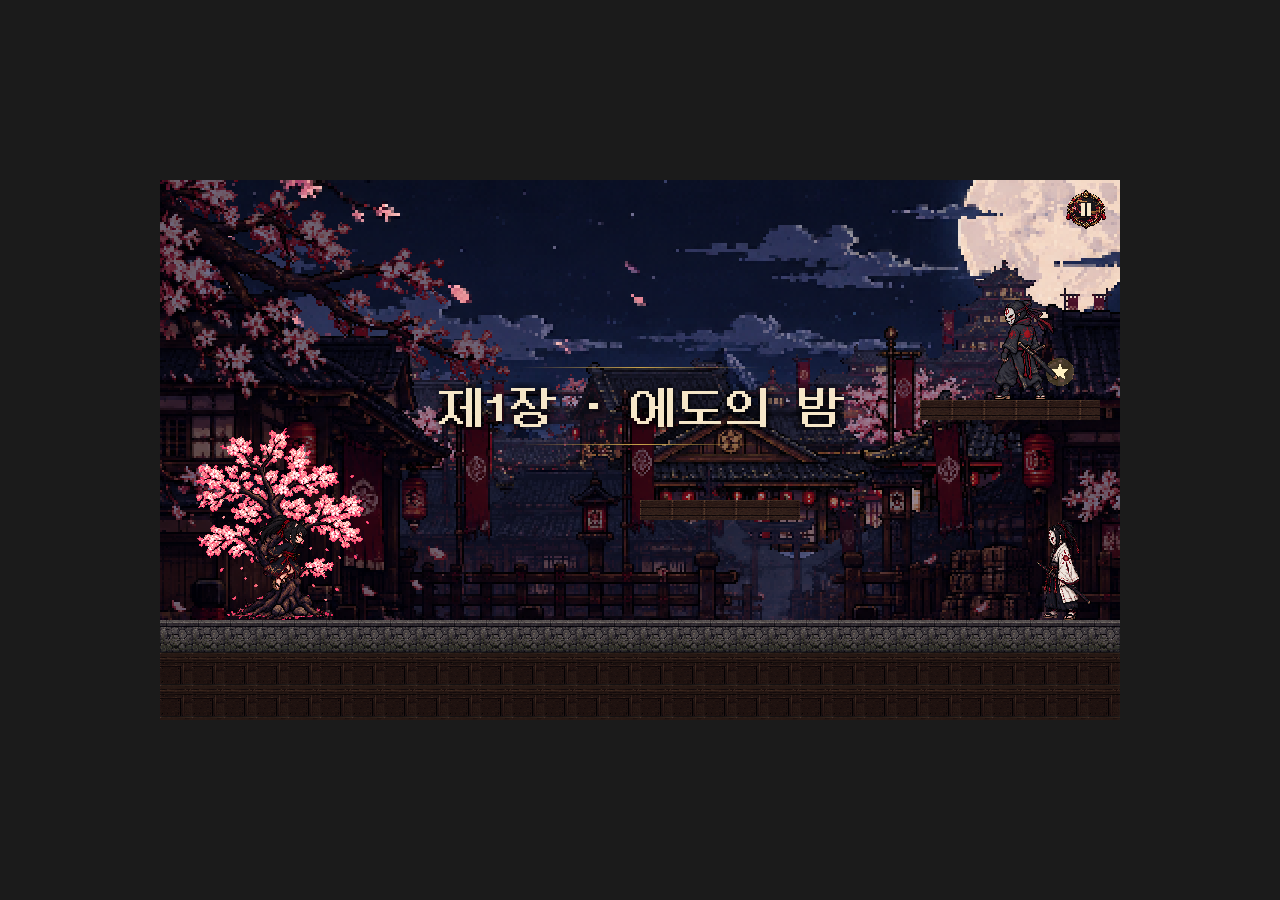
==== commit 8460fcd7: "배우(Actor) 시스템 작업 중 (미검증): 배우 명령·조작 모드·조사 지점·흥얼거림/덮어쓰기/회상 자막·Esc 1초 건너뛰기·개발 메뉴 시험 장면 아직 실행 테스트와 대본 변환" ====
--- a/index.html
+++ b/index.html
@@ -25,6 +25,7 @@
       <div class="btn small skill" data-action="skill2">발도</div>
     </div>
     <div class="pad pad-right">
+      <div class="btn small" data-action="interact">조사</div>
       <div class="btn small" data-action="dash">대시</div>
       <div class="btn small" data-action="attack">공격</div>
       <div class="btn big" data-action="jump">점프</div>
@@ -45,6 +46,7 @@
   <script src="js/ui.js"></script>
   <script src="js/dialogue.js"></script>
   <script src="js/npc.js"></script>
+  <script src="js/actors.js"></script>
   <script src="js/gameplay.js"></script>
   <script src="js/cg-cache.js"></script>
   <script src="js/cinematics.js"></script>
--- a/style.css
+++ b/style.css
@@ -169,15 +169,6 @@
 .pause-btn i:first-child { left: 15px; }
 .pause-btn i:last-child { left: 21px; }
 
-/* 왼쪽 위: 나무 명패 카운터 (죽음 · 처치). 명패 그림(292×178)을 0.4배로 → 종이 칸 x 22~94, y 27~52 */
-.hud-counters { left: 10px; top: 6px; display: flex; gap: 4px; }
-.hud-counters .plaque {
-  position: relative; width: 117px; height: 71px; background: url(assets/ui/ui_plaque.png) center / 100% 100% no-repeat;
-  image-rendering: pixelated; font-family: var(--font-title); color: #2a1a14;
-}
-.hud-counters .plaque b, .hud-counters .plaque span { position: absolute; top: 32px; line-height: 16px; font-size: 16px; }
-.hud-counters .plaque b { left: 26px; color: #8e1b24; }
-.hud-counters .plaque span { left: 64px; min-width: 24px; text-align: left; }
 
 .boss { left: 50%; top: 12px; width: 380px; transform: translateX(-50%); text-align: center; }
 .boss-name { font-family: var(--font-title); font-weight: 400; font-size: 16px; color: #f5e6c8; text-shadow: 0 0 3px #000, 0 1px 3px #000; margin-bottom: 4px; }
@@ -272,7 +263,7 @@
 #ui .fx-lb.top { top: 0; transform: translateY(-101%); }
 #ui .fx-lb.bottom { bottom: 0; transform: translateY(101%); }
 #ui .fx-lb.on { transform: none; }
-#ui.cinema .hud-tr, #ui.cinema .boss, #ui.cinema .hud-skills, #ui.cinema .hud-counters, #ui.cinema .ctx-hints { opacity: 0; transition: opacity 0.3s; }
+#ui.cinema .hud-tr, #ui.cinema .boss, #ui.cinema .hud-skills, #ui.cinema .ctx-hints { opacity: 0; transition: opacity 0.3s; }
 body.in-dialogue #ui .hud-skills, body.in-dialogue #ui .ctx-hints { opacity: 0; }
 #dialogue { z-index: 35; }
 
@@ -554,7 +545,7 @@
 @keyframes cc-lines { from { background-position: 0 0; } to { background-position: 0 23px; } }
 
 /* 목표 자막: 크게 나왔다가 왼쪽 위로 */
-#ui .cine-objective { left: 14px; top: 62px; z-index: 46; opacity: 0; font-family: var(--font-title); font-size: 16px; color: #f5e6c8;
+#ui .cine-objective { left: 14px; top: 16px; z-index: 46; opacity: 0; font-family: var(--font-title); font-size: 16px; color: #f5e6c8;
   text-shadow: 0 0 3px #000, 0 0 6px #000, 1px 1px 0 #8e1b24; transform-origin: 0 0;
   transition: opacity 0.4s, left 0.8s cubic-bezier(0.5, 0, 0.2, 1), top 0.8s cubic-bezier(0.5, 0, 0.2, 1), transform 0.8s cubic-bezier(0.5, 0, 0.2, 1); }
 #ui .cine-objective.show { opacity: 1; }
@@ -616,3 +607,47 @@
 .px-arrow.l { --px-arrow: url("data:image/svg+xml,%3Csvg xmlns='http://www.w3.org/2000/svg' viewBox='0 0 3 5' shape-rendering='crispEdges'%3E%3Cpath d='M2 0h1v5H2zM1 1h1v3H1zM0 2h1v1H0z'/%3E%3C/svg%3E"); }
 .px-arrow.d { --px-arrow: url("data:image/svg+xml,%3Csvg xmlns='http://www.w3.org/2000/svg' viewBox='0 0 5 3' shape-rendering='crispEdges'%3E%3Cpath d='M0 0h5v1H0zM1 1h3v1H1zM2 2h1v1H2z'/%3E%3C/svg%3E"); }
 .px-arrow.u { --px-arrow: url("data:image/svg+xml,%3Csvg xmlns='http://www.w3.org/2000/svg' viewBox='0 0 5 3' shape-rendering='crispEdges'%3E%3Cpath d='M2 0h1v1H2zM1 1h3v1H1zM0 2h5v1H0z'/%3E%3C/svg%3E"); }
+
+/* ───────── 배우 시스템 대사 연출 ───────── */
+/* 흥얼거림: 화면 아래 작게 흐르는 분홍 글 (대화창 없이) */
+#ui .fx-hum { left: 0; right: 0; bottom: 72px; z-index: 34; display: flex; flex-direction: column; align-items: center; gap: 4px; pointer-events: none; }
+.hum-line { font-size: 16px; line-height: 16px; color: var(--sakura); text-shadow: 0 0 3px #1a0a12, 2px 2px 0 #1a0a12; white-space: nowrap; opacity: 0;
+  animation: hum-flow linear forwards; }
+@keyframes hum-flow { 0% { opacity: 0; transform: translateX(-24px); } 15% { opacity: 0.95; } 80% { opacity: 0.95; } 100% { opacity: 0; transform: translateX(24px); } }
+body.in-dialogue #ui .fx-hum { bottom: 190px; }
+
+/* 덮어쓰기: 위쪽에 반투명 글 → 다른 색 글이 왼쪽부터 덮어 씀 */
+#ui .fx-overwrite { left: 0; right: 0; top: 96px; z-index: 33; height: 32px; text-align: center; pointer-events: none; display: none; }
+#ui .fx-overwrite.show { display: block; }
+.fx-overwrite span { position: absolute; left: 0; right: 0; top: 0; font-size: 32px; line-height: 32px; white-space: nowrap; }
+.fx-overwrite .ow-base { color: #e8e0d0; opacity: 0; text-shadow: 0 0 4px #000; }
+.fx-overwrite .ow-over { color: #ff5f6f; text-shadow: 0 0 4px #000, 2px 2px 0 #2a0a10; clip-path: inset(0 100% 0 0); }
+.fx-overwrite.show .ow-base { animation: ow-base-in var(--ow-in) ease-out forwards, ow-base-out var(--ow-write) linear var(--ow-delay) forwards; }
+.fx-overwrite.show .ow-over { animation: ow-write var(--ow-write) steps(24, end) var(--ow-delay) forwards; }
+@keyframes ow-base-in { from { opacity: 0; transform: translateY(8px); } to { opacity: 0.5; transform: none; } }
+@keyframes ow-base-out { from { clip-path: inset(0 0 0 0); } to { clip-path: inset(0 0 0 100%); } }
+@keyframes ow-write { from { clip-path: inset(0 100% 0 0); } to { clip-path: inset(0 0 0 0); } }
+.fx-overwrite.gone { opacity: 0; transition: opacity 0.7s; }
+
+/* 회상: 반투명하게 떠올랐다가 글자마다 빗물처럼 흘러내림 */
+.float.recall span { display: block; transform: translate(-50%, -100%); white-space: nowrap; font-size: 16px; line-height: 16px; color: #cfe0ff;
+  opacity: 0; animation: recall-in 1s ease-out forwards; text-shadow: 0 0 6px rgba(120, 160, 255, 0.6); }
+.float.recall i { font-style: normal; color: #9fb4d8; margin-right: 8px; }
+.float.recall b { display: inline-block; font-weight: normal; animation: recall-drip 1.5s cubic-bezier(0.55, 0, 1, 0.45) var(--d) forwards; }
+@keyframes recall-in { to { opacity: 0.6; } }
+@keyframes recall-drip { 0% { transform: none; opacity: 1; } 30% { transform: translateY(4px) scaleY(1.25); } 100% { transform: translateY(var(--fall)) scaleY(2); opacity: 0; } }
+
+/* 느린 조작(slow): 걷기 말고는 회색 */
+body.slow-mode #ui .hud-skills { filter: grayscale(1) brightness(0.7); }
+body.slow-mode #touch-controls .btn:not([data-action="left"]):not([data-action="right"]):not([data-action="interact"]) { filter: grayscale(1) brightness(0.6); opacity: 0.7; }
+
+/* 조사: 다가가면 머리 위 … 옆에 키 표시, 터치는 조사 버튼 */
+.float.inspect-key span { display: block; transform: translate(-50%, -100%); font-size: 16px; line-height: 16px; padding: 2px 5px;
+  color: #f5e6c8; background: rgba(14, 10, 16, 0.82); border: 2px solid #f3e6cf; }
+#touch-controls .btn[data-action="interact"] { display: none; }
+body.can-inspect #touch-controls .btn[data-action="interact"] { display: block; }
+.float.bubble.inspect .bubble-box { color: #6a6070; }
+
+.dm-actors { margin-top: -4px; }
+.dm-actors span { color: var(--gold); }
+.dm-actors button { margin-left: 0 !important; font: inherit; font-size: 16px; padding: 3px 10px; background: #3a2140; color: #ffd6e0; border: 1px solid var(--sakura); border-radius: 4px; cursor: pointer; }
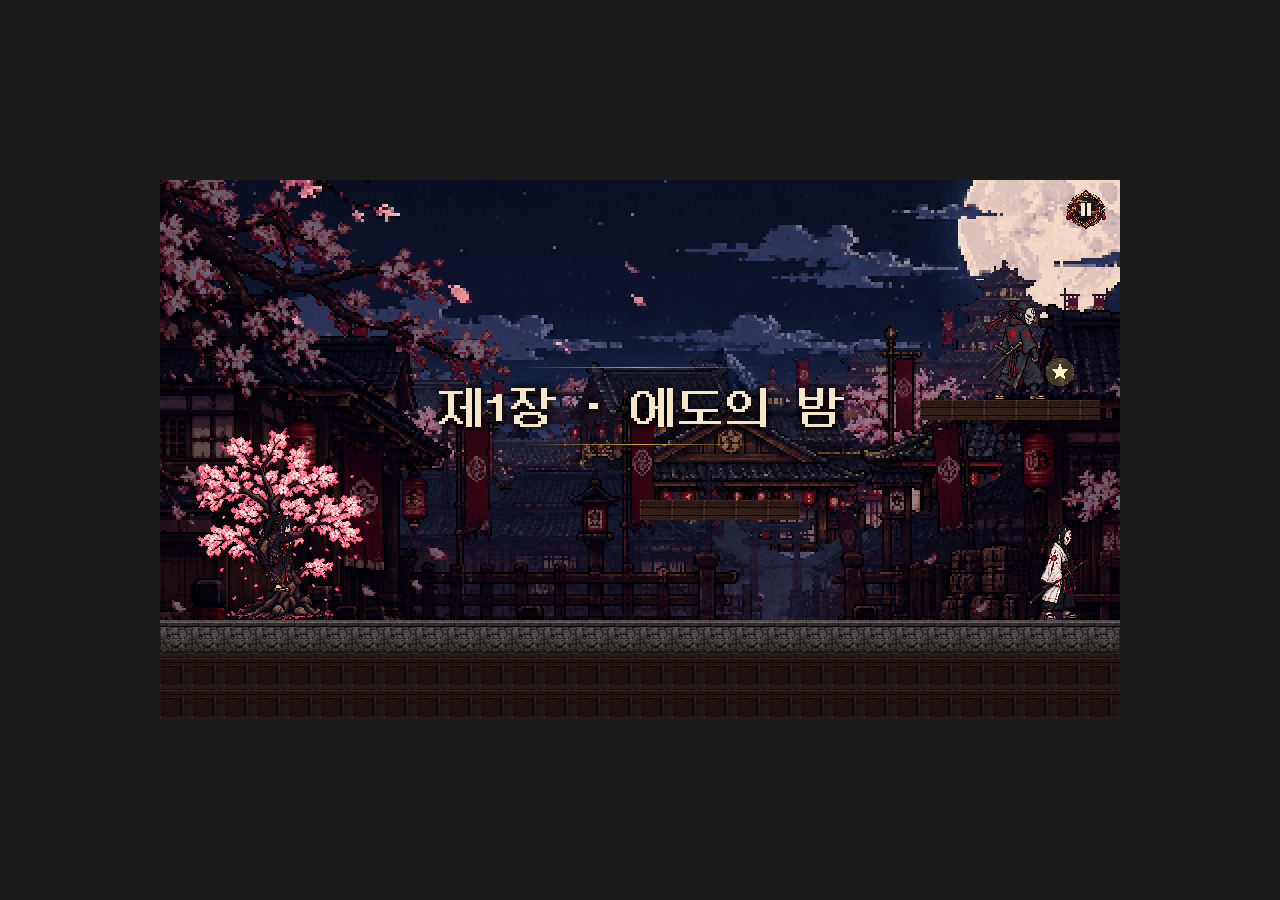
==== commit 5c44389a: "새 프롤로그(P-0 ~ P-14)를 배우 시스템으로 구현, 대본 다시 변환 - data/story: 새 대본으로 변환 (프롤로그 새로, S5-10 · S6-3 · S6-7 · 기억" ====
--- a/index.html
+++ b/index.html
@@ -46,6 +46,7 @@
   <script src="js/ui.js"></script>
   <script src="js/dialogue.js"></script>
   <script src="js/npc.js"></script>
+  <script src="js/placeholders.js"></script>
   <script src="js/actors.js"></script>
   <script src="js/gameplay.js"></script>
   <script src="js/cg-cache.js"></script>
--- a/style.css
+++ b/style.css
@@ -340,7 +340,7 @@
   font-family: var(--font-title); font-size: 16px; color: #cfc6b4; letter-spacing: 3px; }
 #ui .loading.show { display: flex; }
 #ui .loading span { animation: dlg-blink 1.2s steps(2, jump-none) infinite; }
-.fx-cg-ph { text-align: center; font-family: var(--font-story); color: #fff; padding: 40px 80px 160px; }
+.fx-cg-ph { box-sizing: border-box; width: 960px; max-width: 960px; text-align: center; font-family: var(--font-story); color: #fff; padding: 40px 120px 160px; white-space: normal; }
 .fx-cg-ph b { display: block; font-family: var(--font-title); font-weight: 400; font-size: 48px; letter-spacing: 6px; }
 .fx-cg-ph span { display: block; margin-top: 14px; font-size: 16px; line-height: 24px; word-break: keep-all; }
 .fx-cg-ph small { display: block; margin-top: 18px; font-family: var(--font-ui); font-size: 16px; color: #888; }
@@ -651,3 +651,11 @@
 .dm-actors { margin-top: -4px; }
 .dm-actors span { color: var(--gold); }
 .dm-actors button { margin-left: 0 !important; font: inherit; font-size: 16px; padding: 3px 10px; background: #3a2140; color: #ffd6e0; border: 1px solid var(--sakura); border-radius: 4px; cursor: pointer; }
+
+/* 임시 소품 이름표 · 그림 없는 동작 이름 */
+.float.prop-tag span { font-size: 16px; color: #d8cdb8; opacity: 0.75; transform: translate(-50%, -100%); }
+.float.act-tag span { font-size: 16px; color: #fde68a; transform: translate(-50%, -100%); text-shadow: 0 0 3px #000, 2px 2px 0 #000; }
+
+/* 그림 없는 컷인 (이름표) */
+.cine-cutin .cc-eyes.cc-ph { display: flex; align-items: center; justify-content: center; font-size: 16px; color: #f5e6c8;
+  background: repeating-linear-gradient(90deg, #1a1416 0 12px, #241c1e 12px 24px); }
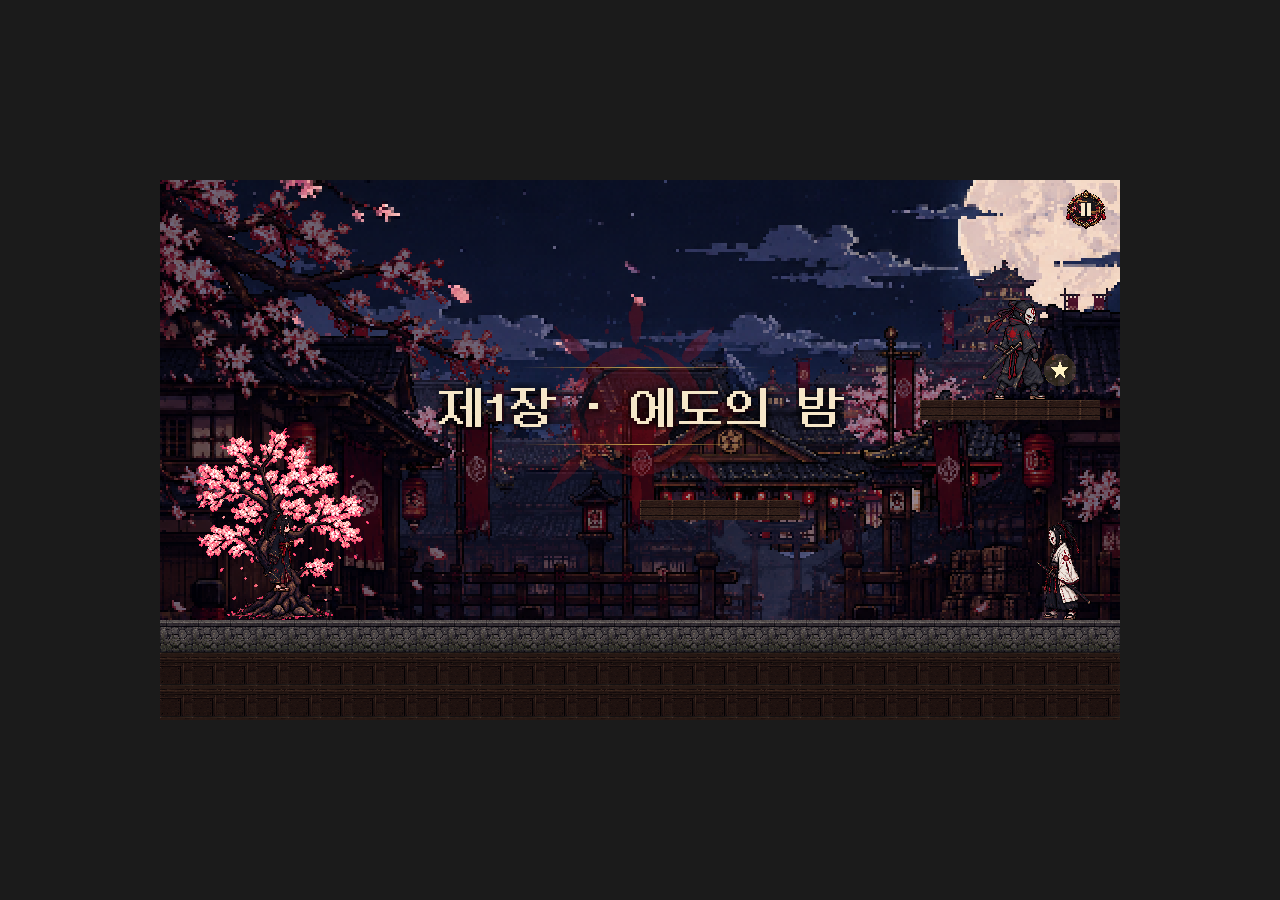
==== commit 278d8532: "스토리 장면을 방(Room) 단위로: 새 프롤로그 배경 6장, 방마다 배율 · 바닥선, 출구 빛 · 방 사이 이동 (진행 중) Co-Authored-By: Claude Opus 5" ====
--- a/index.html
+++ b/index.html
@@ -39,6 +39,7 @@
   <script src="js/touch.js"></script>
   <script src="js/controls.js"></script>
   <script src="js/level.js"></script>
+  <script src="js/rooms.js"></script>
   <script src="js/sprites.js"></script>
   <script src="js/skills.js"></script>
   <script src="js/tree.js"></script>
--- a/style.css
+++ b/style.css
@@ -207,13 +207,13 @@
 
 /* 틀: ui_dialogue_frame 9-slice (dialogue.js 가 UI.nine 으로 입힘). 안쪽 여백은 틀 두께 뒤에 */
 .dlg-panel {
-  position: absolute; left: 28px; right: 28px; bottom: 10px; height: 146px; box-sizing: border-box;
+  position: absolute; left: 28px; right: 28px; bottom: 10px; height: 117px; box-sizing: border-box; /* 20% 낮춤 */
   padding: 8px 26px 4px; image-rendering: pixelated;
   filter: drop-shadow(0 6px 14px rgba(0, 0, 0, 0.55));
 }
 /* 이름표: ui_nameplate 9-slice. 글자는 붉은 판 위 */
 .dlg-name {
-  position: absolute; left: 42px; bottom: 136px; height: 26px; min-width: 70px; box-sizing: content-box;
+  position: absolute; left: 42px; bottom: 107px; height: 26px; min-width: 70px; box-sizing: content-box;
   line-height: 26px; text-align: center; image-rendering: pixelated;
   font-family: var(--font-title); font-weight: 400; font-size: 16px; letter-spacing: 1px; color: #fdf0dc;
   text-shadow: 0 1px 2px #2a0008, 0 0 4px rgba(42, 0, 8, 0.8);
@@ -241,20 +241,22 @@
 
 /* 초상화: 패널 위로 크게 튀어나옴. 아래쪽은 패널 뒤로 숨는다 */
 .dlg-portrait {
-  position: absolute; bottom: 124px; display: none;
+  position: absolute; bottom: 95px; display: none;
   background-repeat: no-repeat; image-rendering: pixelated;
   filter: brightness(0.35) saturate(0.5); transition: filter 0.2s ease;
 }
 .dlg-portrait.filled { display: block; }
-.dlg-portrait.left { left: 58px; }
-.dlg-portrait.right { right: 58px; }
+.dlg-portrait.left { left: -14px; }   /* 화면 가장자리에 붙여 가운데 인물을 가리지 않게 */
+.dlg-portrait.right { right: -14px; }
 .dlg-portrait.speaking { filter: brightness(1) drop-shadow(0 0 10px rgba(255, 158, 184, 0.35)); }
+/* 말하는 사람 초상화 하나만 (듣는 사람은 숨김) */
+.dlg-portrait.filled:not(.speaking) { display: none; }
 .dlg-portrait.left.enter { animation: portrait-in-left 0.22s ease-out; }
 .dlg-portrait.right.enter { animation: portrait-in-right 0.22s ease-out; }
 @keyframes portrait-in-left { from { transform: translateX(-36px); opacity: 0; } }
 @keyframes portrait-in-right { from { transform: translateX(36px); opacity: 0; } }
 /* 도트 그림이 아직 없는 인물의 임시 초상화: 금색 액자 */
-.dlg-portrait.boxed { bottom: 150px; border: 2px solid var(--gold); box-shadow: 0 0 0 4px var(--navy), 0 6px 16px rgba(0, 0, 0, 0.5); }
+.dlg-portrait.boxed { bottom: 121px; border: 2px solid var(--gold); box-shadow: 0 0 0 4px var(--navy), 0 6px 16px rgba(0, 0, 0, 0.5); }
 
 /* ───────── 컷신 연출 (js/story-player.js) ───────── */
 #ui .fx-fade { inset: 0; background: #000; opacity: 0; transition-property: opacity; transition-timing-function: ease; z-index: 20; }
@@ -614,7 +616,7 @@
 .hum-line { font-size: 16px; line-height: 16px; color: var(--sakura); text-shadow: 0 0 3px #1a0a12, 2px 2px 0 #1a0a12; white-space: nowrap; opacity: 0;
   animation: hum-flow linear forwards; }
 @keyframes hum-flow { 0% { opacity: 0; transform: translateX(-24px); } 15% { opacity: 0.95; } 80% { opacity: 0.95; } 100% { opacity: 0; transform: translateX(24px); } }
-body.in-dialogue #ui .fx-hum { bottom: 190px; }
+body.in-dialogue #ui .fx-hum { bottom: 160px; }
 
 /* 덮어쓰기: 위쪽에 반투명 글 → 다른 색 글이 왼쪽부터 덮어 씀 */
 #ui .fx-overwrite { left: 0; right: 0; top: 96px; z-index: 33; height: 32px; text-align: center; pointer-events: none; display: none; }
@@ -659,3 +661,41 @@
 /* 그림 없는 컷인 (이름표) */
 .cine-cutin .cc-eyes.cc-ph { display: flex; align-items: center; justify-content: center; font-size: 16px; color: #f5e6c8;
   background: repeating-linear-gradient(90deg, #1a1416 0 12px, #241c1e 12px 24px); }
+
+/* 장 제목 카드 뒤 교단 문양 (assets/sprites/fx_red_sun_grow.png 230×219 × 5칸 → 마지막 칸에서 멈춤) */
+#ui .fx-title .title-emblem { position: absolute; left: 50%; top: 50%; width: 230px; height: 219px; margin: -110px 0 0 -115px; z-index: -1;
+  background: url(assets/sprites/fx_red_sun_grow.png) 0 0 / 1150px 219px no-repeat; image-rendering: pixelated; opacity: 0.38;
+  animation: title-emblem-grow 0.75s steps(4, end) forwards; }
+@keyframes title-emblem-grow { from { background-position: 0 0; } to { background-position: -920px 0; } }
+
+/* ───────── 컷 연출 (UI.cut): 화면 가득 그림 + 크로스페이드 · 느린 확대 · 가장자리 숨쉬기 · 불티 · 눈꺼풀 ───────── */
+#ui .fx-cut { inset: 0; z-index: 23; background: #000; opacity: 0; pointer-events: none; overflow: hidden; transition: opacity 0.4s ease; }
+#ui .fx-cut.show { opacity: 1; }
+.fx-cut .cut-stage { position: absolute; inset: 0; transform-origin: 50% 50%; }
+.fx-cut .cut-pane { position: absolute; }
+.fx-cut .cut-pane img { width: 100%; height: 100%; image-rendering: pixelated; display: block; }
+.fx-cut .cut-edge { position: absolute; inset: 0; opacity: 0; pointer-events: none;
+  -webkit-backdrop-filter: blur(3px); backdrop-filter: blur(3px);
+  -webkit-mask-image: radial-gradient(ellipse at center, transparent 48%, #000 82%); mask-image: radial-gradient(ellipse at center, transparent 48%, #000 82%);
+  background: radial-gradient(ellipse at center, transparent 55%, rgba(20, 0, 0, 0.45)); }
+.fx-cut.breathe .cut-edge { animation: cut-breathe 2.2s ease-in-out infinite; }
+@keyframes cut-breathe { 0%, 100% { opacity: 0.25; } 50% { opacity: 1; } }
+.fx-cut .cut-fx { position: absolute; inset: 0; pointer-events: none; }
+.cut-ember { position: absolute; bottom: -6px; width: 3px; height: 3px; background: #ffb040; box-shadow: 0 0 4px #ff6020;
+  animation: cut-ember linear infinite; }
+@keyframes cut-ember { from { transform: translate(0, 0); opacity: 1; } to { transform: translate(18px, -260px); opacity: 0; } }
+.cut-flicker { position: absolute; width: 10px; height: 10px; margin: -5px 0 0 -5px; border-radius: 50%; background: #ffd27a;
+  box-shadow: 0 0 6px 3px #ff7a20, 0 0 14px 6px rgba(255, 90, 20, 0.5); animation: cut-flicker 0.24s steps(2, jump-none) infinite; }
+@keyframes cut-flicker { 0% { opacity: 1; transform: scale(1); } 100% { opacity: 0.35; transform: scale(0.6); } }
+.cut-petal { position: absolute; width: 12px; height: 9px; background-repeat: no-repeat; image-rendering: pixelated; transform: scale(2);
+  animation: cut-petal 1.1s ease-out forwards; opacity: 0; }
+@keyframes cut-petal { 0% { opacity: 1; transform: translate(0, 0) scale(2) rotate(0); } 100% { opacity: 0; transform: translate(-420px, -230px) scale(2) rotate(420deg); } }
+.fx-cut .cut-lid { position: absolute; left: 0; right: 0; height: 0; background: #000; }
+.fx-cut .cut-lid.top { top: 0; } .fx-cut .cut-lid.bottom { bottom: 0; }
+
+/* 조작 가능 컷신 말풍선의 작은 초상 */
+.float.bubble.has-face .bubble-box { position: relative; padding-left: 74px; min-height: 52px; }
+.float.bubble .bubble-face { position: absolute; left: 4px; bottom: 2px; background-repeat: no-repeat; image-rendering: pixelated; }
+
+/* 개발 모드 경고 (배경 그림 못 불러옴) */
+#ui .dev-warn { left: 8px; top: 40px; z-index: 60; font-family: var(--font-ui); font-size: 16px; color: #ff4040; text-shadow: 0 1px 2px #000; pointer-events: none; }
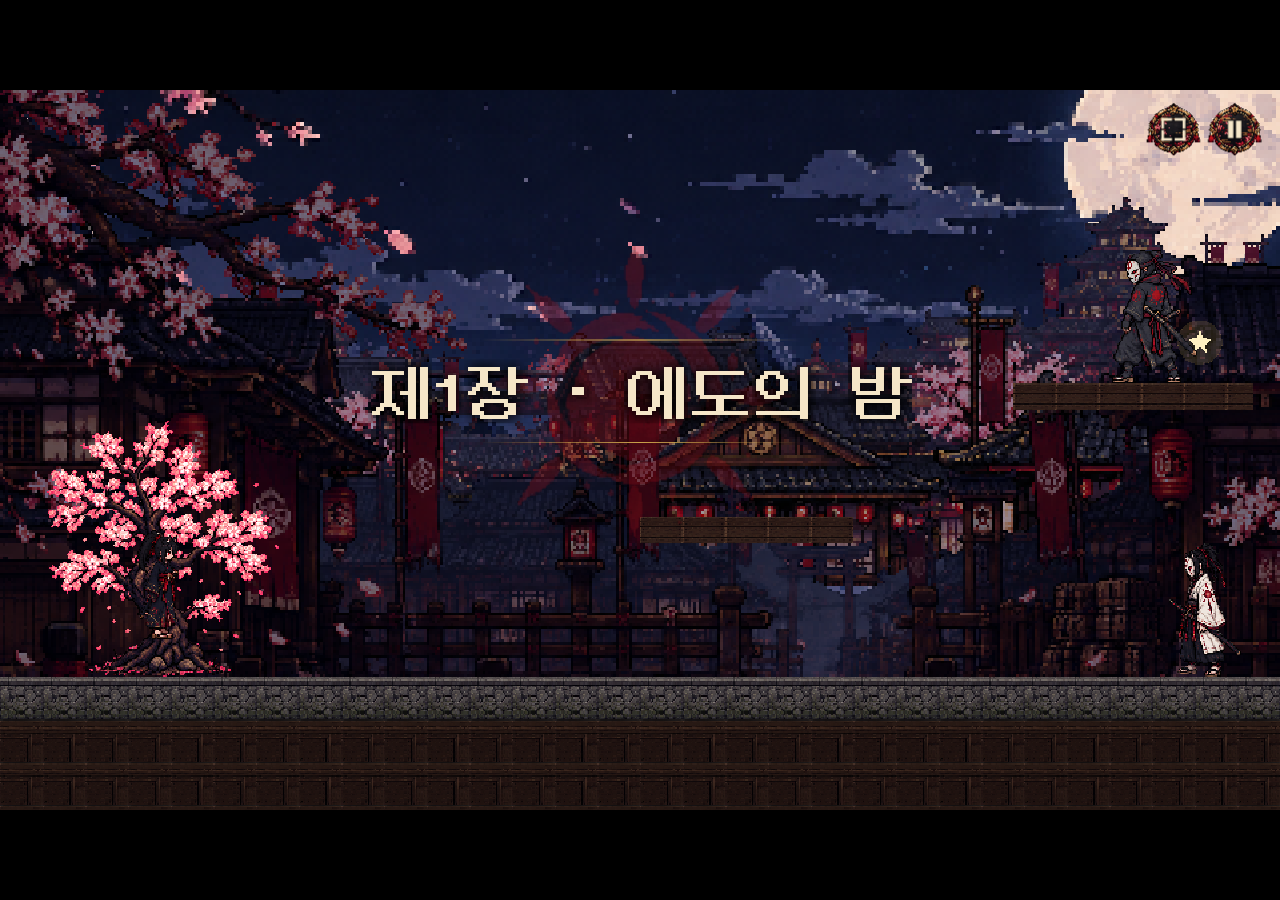
==== commit 6c04ca94: "화면 배치: 창 꽉 채우기(FIT) · 전체 화면 버튼 · 홈 화면 앱 · 세로 안내 · 레터박스 6% · 대화창 안 초상화 칸 · 넘기기 안내 오른쪽 위 Co-Authored-B" ====
--- a/index.html
+++ b/index.html
@@ -5,6 +5,11 @@
   <meta name="viewport" content="width=device-width, initial-scale=1, maximum-scale=1, user-scalable=no, viewport-fit=cover">
   <meta name="apple-mobile-web-app-capable" content="yes">
   <meta name="mobile-web-app-capable" content="yes">
+  <meta name="apple-mobile-web-app-status-bar-style" content="black-translucent">
+  <meta name="apple-mobile-web-app-title" content="카미사마">
+  <meta name="theme-color" content="#000000">
+  <link rel="apple-touch-icon" sizes="180x180" href="assets/icons/apple-touch-icon.png">
+  <link rel="icon" type="image/png" href="assets/icons/apple-touch-icon.png">
   <title>카미사마</title>
   <link rel="preload" href="assets/fonts/DungGeunMo.woff2" as="font" type="font/woff2" crossorigin>
   <link rel="stylesheet" href="style.css">
@@ -13,6 +18,8 @@
   <div id="game"></div>
   <!-- 글자 레이어: 대사·HUD 글자를 캔버스 위에 HTML 로 그린다 (js/ui.js) -->
   <div id="ui"></div>
+  <!-- 세로로 들었을 때 (터치 기기) -->
+  <div id="rotate-msg"><span>가로로 돌려 주세요</span></div>
 
   <!-- 터치 컨트롤 (터치 기기에서만 표시) -->
   <div id="touch-controls" aria-hidden="true">
--- a/style.css
+++ b/style.css
@@ -11,7 +11,7 @@
   width: 100%;
   height: 100%;
   overflow: hidden;
-  background: #1b1b1b;
+  background: #000;
   touch-action: none;
   -webkit-user-select: none;
   user-select: none;
@@ -29,9 +29,24 @@
 * { font-weight: normal !important; font-style: normal !important; }
 button, input, select, textarea { font-family: inherit; }
 
+/* 캔버스는 창 안에서 16:9 를 유지하며 가능한 한 크게 (Phaser Scale.FIT, 가운데). 남는 부분은 검정 */
 #game {
   position: fixed;
-  inset: 0;
+  left: 0;
+  top: 0;
+  width: 100vw;
+  height: 100vh;
+  height: 100dvh;
+  background: #000;
+}
+
+/* 세로로 들면 안내 (터치 기기만) */
+#rotate-msg {
+  display: none; position: fixed; inset: 0; z-index: 1000; background: #000;
+  align-items: center; justify-content: center; color: #f5e6c8; font: 32px var(--font); text-align: center;
+}
+@media (orientation: portrait) and (pointer: coarse) {
+  #rotate-msg { display: flex; }
 }
 
 #touch-controls {
@@ -160,6 +175,23 @@
 .hud-tr .debug.on { display: block; }
 .hud-tr .debug { display: none; margin-top: 2px; font-size: 16px; color: #4ade80; }
 /* 일시정지: 둥근 메달 + 두 줄 */
+.hud-tr { display: flex; align-items: flex-start; justify-content: flex-end; flex-wrap: wrap; gap: 6px; }
+.hud-tr .debug { flex-basis: 100%; }
+/* 전체 화면: 같은 메달 + 네 귀퉁이 꺾쇠 (켜져 있으면 안쪽으로 꺾임) */
+.fs-btn {
+  pointer-events: auto; cursor: pointer; position: relative; width: 40px; height: 39px; padding: 0; border: 0;
+  background: url(assets/ui/ui_medallion.png) center / 100% 100% no-repeat; image-rendering: pixelated;
+}
+.fs-btn:active { background-image: url(assets/ui/ui_medallion_pressed.png); }
+.fs-btn i { position: absolute; width: 6px; height: 6px; border: 0 solid #f5e6c8; filter: drop-shadow(0 0 1px #000); }
+.fs-btn i:nth-child(1) { left: 11px; top: 11px; border-width: 2px 0 0 2px; }
+.fs-btn i:nth-child(2) { right: 11px; top: 11px; border-width: 2px 2px 0 0; }
+.fs-btn i:nth-child(3) { left: 11px; bottom: 11px; border-width: 0 0 2px 2px; }
+.fs-btn i:nth-child(4) { right: 11px; bottom: 11px; border-width: 0 2px 2px 0; }
+.fs-btn.on i:nth-child(1) { border-width: 0 2px 2px 0; }
+.fs-btn.on i:nth-child(2) { border-width: 0 0 2px 2px; }
+.fs-btn.on i:nth-child(3) { border-width: 2px 2px 0 0; }
+.fs-btn.on i:nth-child(4) { border-width: 2px 0 0 2px; }
 .pause-btn {
   pointer-events: auto; cursor: pointer; position: relative; width: 40px; height: 39px; padding: 0; border: 0;
   background: url(assets/ui/ui_medallion.png) center / 100% 100% no-repeat; image-rendering: pixelated;
@@ -205,20 +237,39 @@
 #dialogue.open { display: block; }
 #dialogue.show { opacity: 1; }
 
-/* 틀: ui_dialogue_frame 9-slice (dialogue.js 가 UI.nine 으로 입힘). 안쪽 여백은 틀 두께 뒤에 */
+/* 틀: ui_dialogue_frame 9-slice (dialogue.js 가 UI.nine 으로 입힘, 틀 두께 위아래 16 · 양옆 29px).
+   전체 높이 128px = 화면 높이의 24% 아래, 화면 아래 끝에서 8px 띄움. 안쪽(틀 안) 높이 96px */
 .dlg-panel {
-  position: absolute; left: 28px; right: 28px; bottom: 10px; height: 117px; box-sizing: border-box; /* 20% 낮춤 */
-  padding: 8px 26px 4px; image-rendering: pixelated;
+  position: absolute; left: 28px; right: 28px; bottom: 8px; height: 128px; box-sizing: border-box;
+  padding: 0; image-rendering: pixelated;
   filter: drop-shadow(0 6px 14px rgba(0, 0, 0, 0.55));
 }
-/* 이름표: ui_nameplate 9-slice. 글자는 붉은 판 위 */
+/* 초상화 칸: 안쪽 높이에 꽉 찬 정사각형 (96×96), 같은 틀 장식. 말하는 쪽(왼/오른쪽)으로 옮겨 간다 */
+.dlg-face {
+  position: absolute; top: 0; width: 96px; height: 96px; box-sizing: border-box; display: none;
+  image-rendering: pixelated; overflow: hidden;
+}
+#dialogue.has-face .dlg-face { display: block; }
+#dialogue.face-left .dlg-face { left: 0; }
+#dialogue.face-right .dlg-face { right: 0; }
+/* 글자 영역: 칸이 없으면 전체 폭, 있으면 칸 옆에서 시작해 그 폭 안에서 줄바꿈 */
+.dlg-text { position: absolute; left: 10px; right: 10px; top: 8px; bottom: 4px; overflow: hidden; }
+#dialogue.face-left .dlg-text { left: 110px; }
+#dialogue.face-right .dlg-text { right: 110px; }
+.dlg-next { position: absolute; right: 4px; bottom: 0; color: var(--gold); font-size: 16px; opacity: 0; }
+#dialogue.face-right .dlg-next { right: 106px; }
+/* 이름표: ui_nameplate 9-slice. 글자 영역 시작점 바로 위, 대화창 윗선(아래에서 136px)에 걸친다. 초상화 칸은 덮지 않는다 */
 .dlg-name {
-  position: absolute; left: 42px; bottom: 107px; height: 26px; min-width: 70px; box-sizing: content-box;
+  position: absolute; left: 59px; bottom: 114px; height: 26px; min-width: 70px; box-sizing: content-box;
   line-height: 26px; text-align: center; image-rendering: pixelated;
   font-family: var(--font-title); font-weight: 400; font-size: 16px; letter-spacing: 1px; color: #fdf0dc;
   text-shadow: 0 1px 2px #2a0008, 0 0 4px rgba(42, 0, 8, 0.8);
 }
-.dlg-hint { position: absolute; right: 6px; top: -2px; font-size: 16px; color: rgba(243, 238, 228, 0.45); }
+#dialogue.face-left .dlg-name { left: 161px; }
+/* 넘기기 안내: 화면 오른쪽 위 구석에 작게 (처음 대사 3개 동안만, dialogue.js keyHint) */
+#ui .dlg-keys { right: 14px; top: 54px; z-index: 56; font-size: 16px; color: rgba(243, 238, 228, 0.6); text-shadow: 0 0 3px #000, 0 1px 2px #000; opacity: 0; transition: opacity 0.3s; white-space: nowrap; }
+#ui.cinema .dlg-keys { top: 8px; }
+#ui .dlg-keys.show { opacity: 1; }
 
 /* 등장: 붓으로 칠하듯 왼쪽 → 오른쪽 (붓결이 남는 가장자리 마스크가 지나간다) */
 #dialogue.show .dlg-panel, #dialogue.show .dlg-name {
@@ -235,36 +286,27 @@
 .dlg-text { font-family: var(--font-story); font-size: 16px; line-height: 24px; color: var(--ink); word-break: keep-all; }
 .dlg-text .h { visibility: hidden; }
 #dialogue.narration .dlg-text { font-style: italic; color: #cfc8da; text-align: center; padding-top: 6px; }
-.dlg-next { position: absolute; right: 4px; bottom: 0; color: var(--gold); font-size: 16px; opacity: 0; }
 .dlg-next.on { animation: dlg-blink 0.9s steps(2, jump-none) infinite; }
 @keyframes dlg-blink { 0% { opacity: 1; } 100% { opacity: 0; } }
 
-/* 초상화: 패널 위로 크게 튀어나옴. 아래쪽은 패널 뒤로 숨는다 */
+/* 초상화: 칸 안쪽 가운데에 통째로 (크기는 dialogue.js portraitStyle 이 칸에 맞춰 줄임) */
 .dlg-portrait {
-  position: absolute; bottom: 95px; display: none;
+  position: absolute; left: 50%; top: 50%; transform: translate(-50%, -50%);
   background-repeat: no-repeat; image-rendering: pixelated;
-  filter: brightness(0.35) saturate(0.5); transition: filter 0.2s ease;
-}
-.dlg-portrait.filled { display: block; }
-.dlg-portrait.left { left: -14px; }   /* 화면 가장자리에 붙여 가운데 인물을 가리지 않게 */
-.dlg-portrait.right { right: -14px; }
-.dlg-portrait.speaking { filter: brightness(1) drop-shadow(0 0 10px rgba(255, 158, 184, 0.35)); }
-/* 말하는 사람 초상화 하나만 (듣는 사람은 숨김) */
-.dlg-portrait.filled:not(.speaking) { display: none; }
-.dlg-portrait.left.enter { animation: portrait-in-left 0.22s ease-out; }
-.dlg-portrait.right.enter { animation: portrait-in-right 0.22s ease-out; }
-@keyframes portrait-in-left { from { transform: translateX(-36px); opacity: 0; } }
-@keyframes portrait-in-right { from { transform: translateX(36px); opacity: 0; } }
-/* 도트 그림이 아직 없는 인물의 임시 초상화: 금색 액자 */
-.dlg-portrait.boxed { bottom: 121px; border: 2px solid var(--gold); box-shadow: 0 0 0 4px var(--navy), 0 6px 16px rgba(0, 0, 0, 0.5); }
+}
+.dlg-portrait.enter { animation: portrait-in 0.22s ease-out; }
+@keyframes portrait-in { from { opacity: 0; filter: brightness(1.8); } }
+#dialogue.thinking .dlg-portrait { opacity: 0.5; }
 
 /* ───────── 컷신 연출 (js/story-player.js) ───────── */
 #ui .fx-fade { inset: 0; background: #000; opacity: 0; transition-property: opacity; transition-timing-function: ease; z-index: 20; }
-/* 레터박스: 높이 고정, 화면 밖에서 미끄러져 들어온다 (시간은 TUNING.cine.letterboxSec) */
-#ui .fx-lb { left: 0; right: 0; height: 58px; background: #000; z-index: 21; transition: transform 0.4s cubic-bezier(0.3, 0.7, 0.3, 1); }
+/* 레터박스: 화면 높이의 6%, 화면 밖에서 미끄러져 들어온다 (시간은 TUNING.cine.letterboxSec) */
+#ui .fx-lb { left: 0; right: 0; height: 6%; background: #000; z-index: 21; transition: transform 0.4s cubic-bezier(0.3, 0.7, 0.3, 1); }
 #ui .fx-lb.top { top: 0; transform: translateY(-101%); }
 #ui .fx-lb.bottom { bottom: 0; transform: translateY(101%); }
 #ui .fx-lb.on { transform: none; }
+/* 대화창이 떠 있는 동안 아래쪽 띠는 걷고 위쪽만 */
+#ui.dlg-up .fx-lb.bottom.on { transform: translateY(101%); }
 #ui.cinema .hud-tr, #ui.cinema .boss, #ui.cinema .hud-skills, #ui.cinema .ctx-hints { opacity: 0; transition: opacity 0.3s; }
 body.in-dialogue #ui .hud-skills, body.in-dialogue #ui .ctx-hints { opacity: 0; }
 #dialogue { z-index: 35; }
@@ -385,7 +427,6 @@
 @keyframes tremble { 0% { transform: translate(0, 0); } 33% { transform: translate(0.6px, -0.5px); } 66% { transform: translate(-0.5px, 0.6px); } }
 .dlg-text.voice { text-align: center; padding-top: 4px; }
 .dlg-text.think { color: #a9a3b4; font-style: italic; }
-.dlg-portrait.thinking { opacity: 0.5; }
 #dialogue.controllable .dlg-panel { opacity: 0.92; }
 
 /* 말풍선 (타누키치 한마디) */
